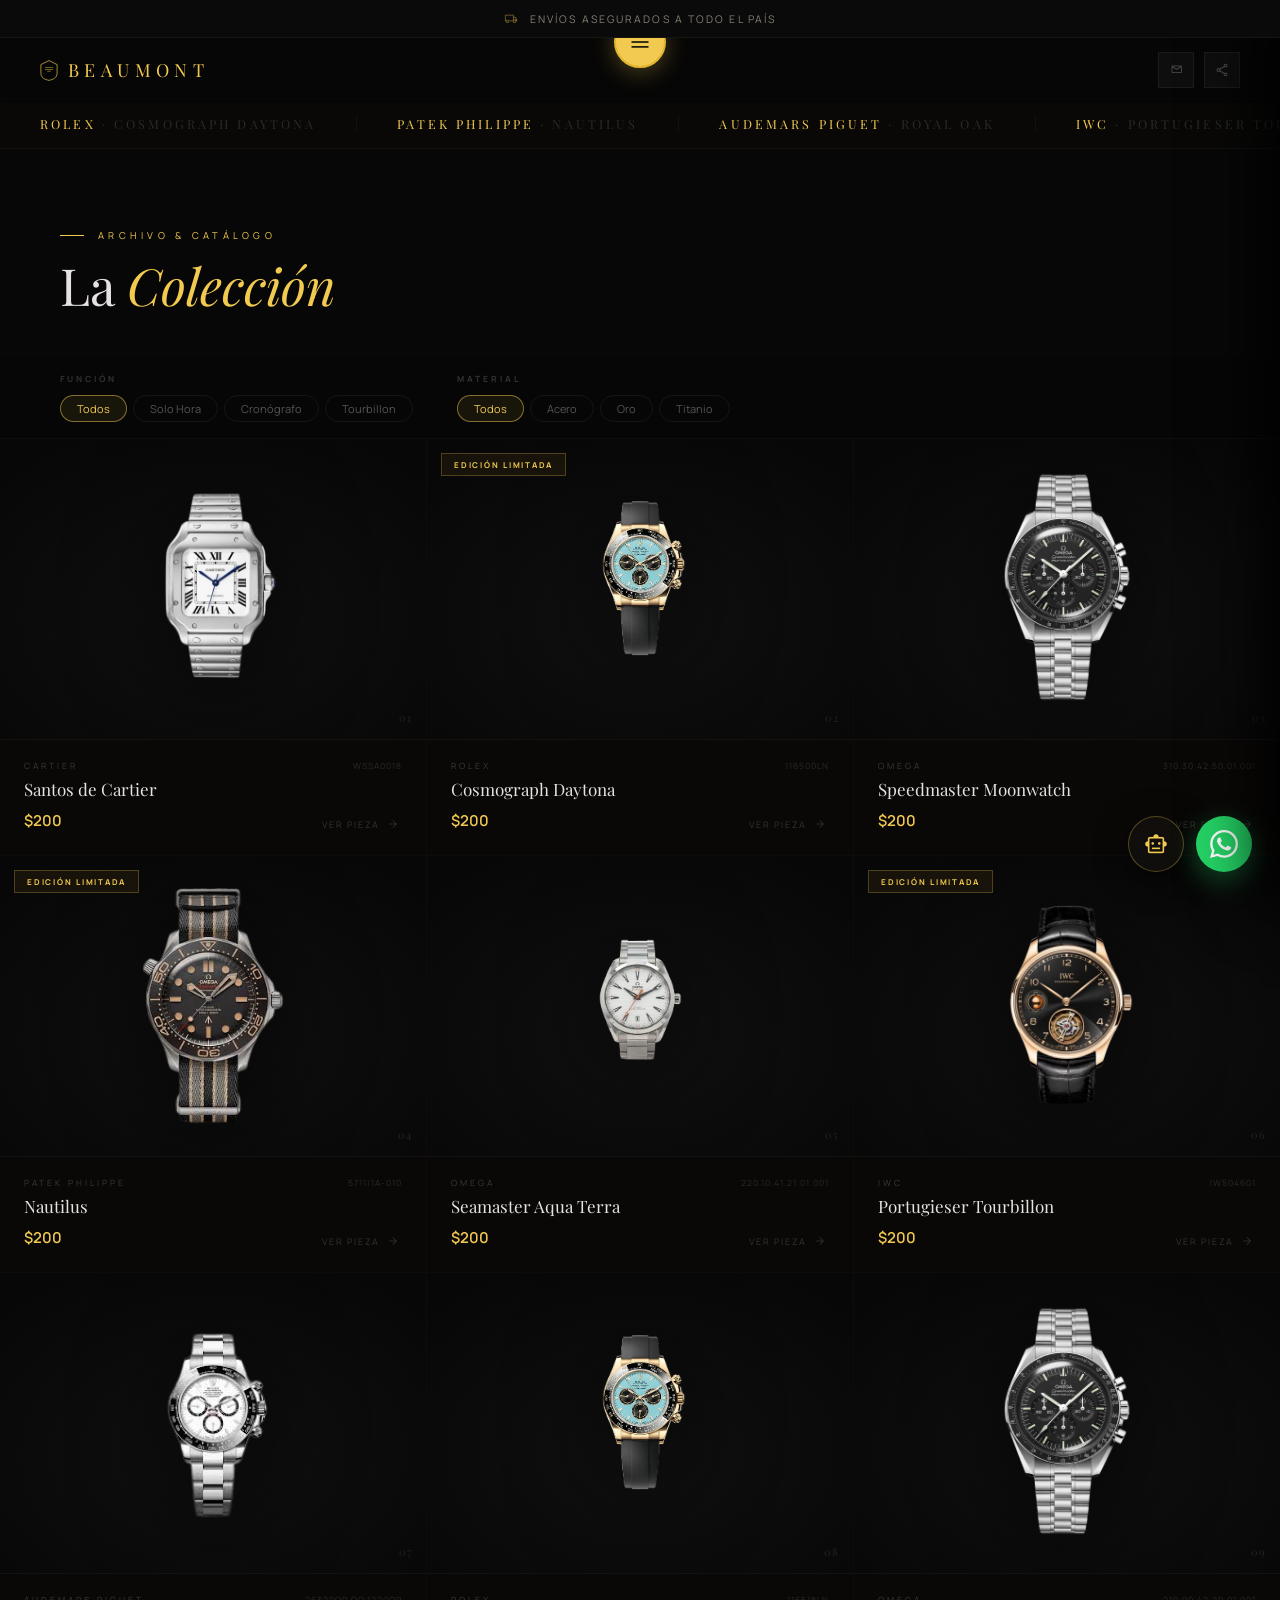
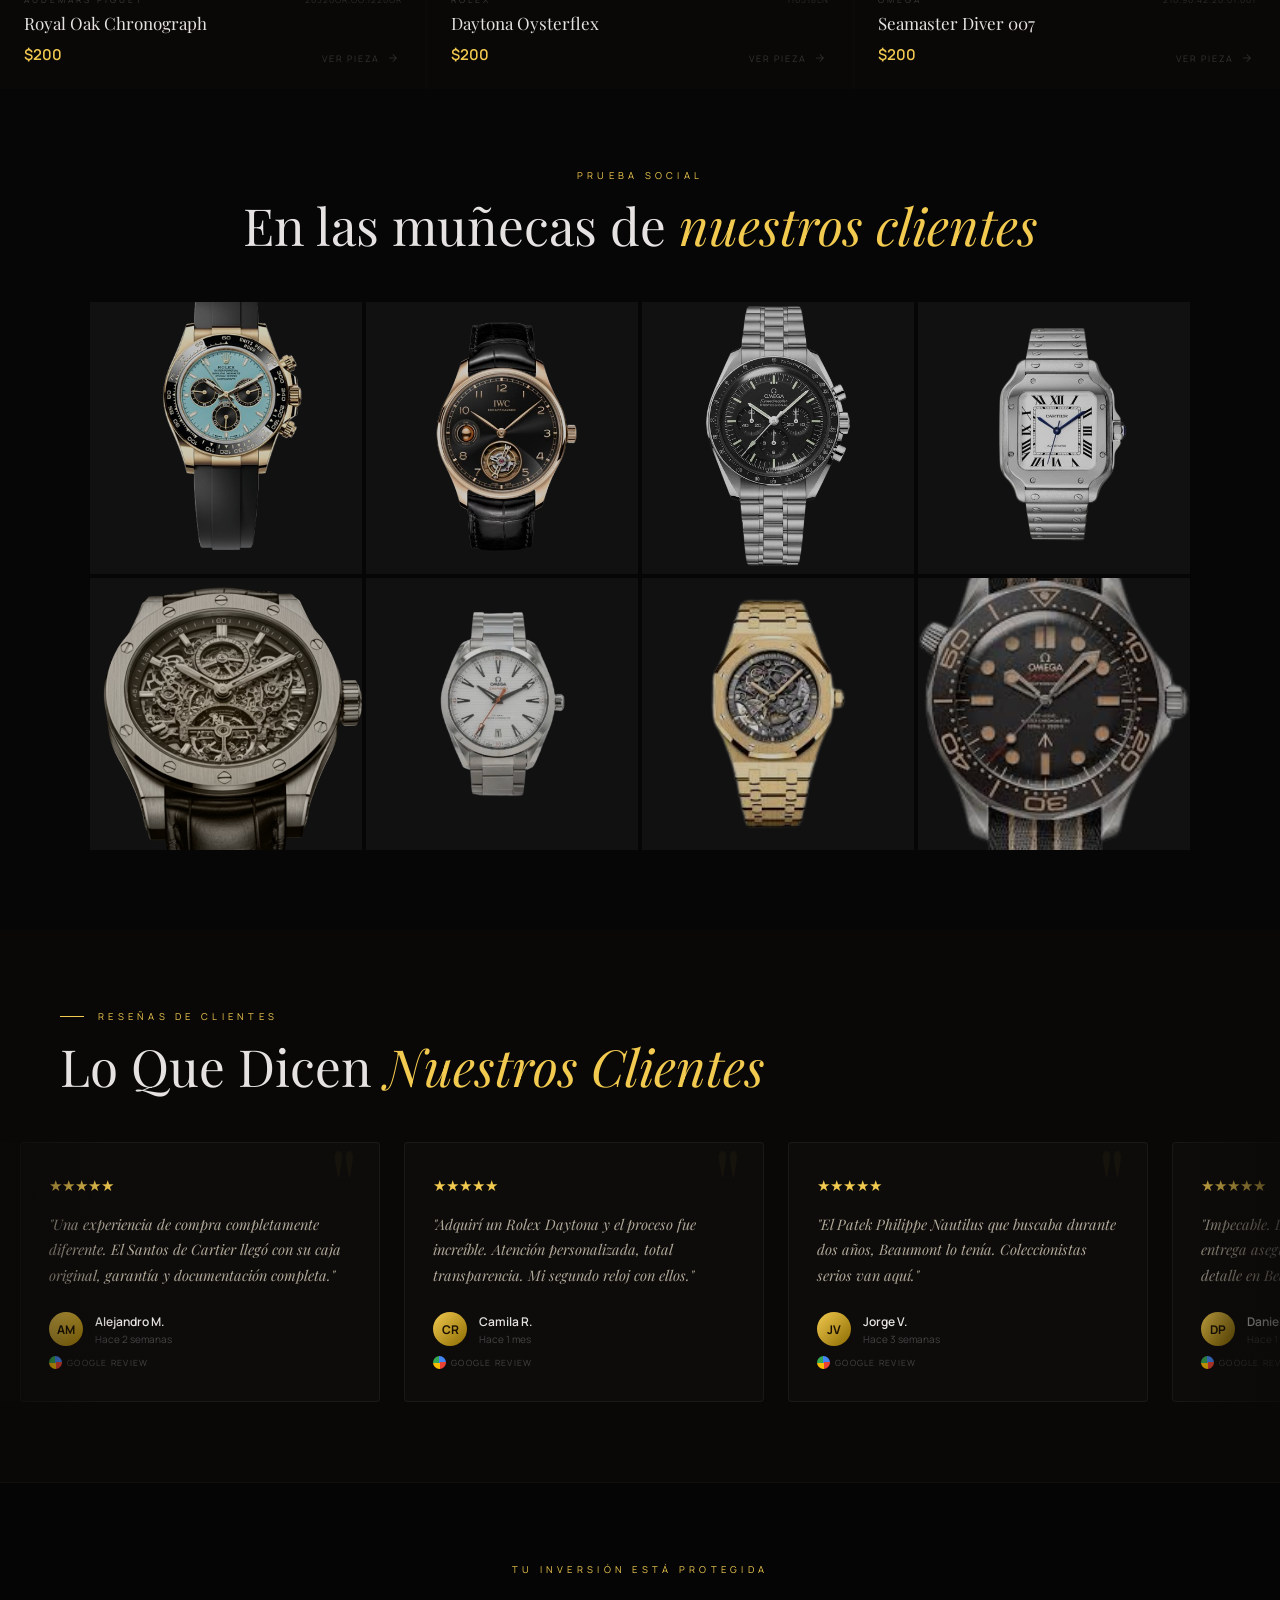
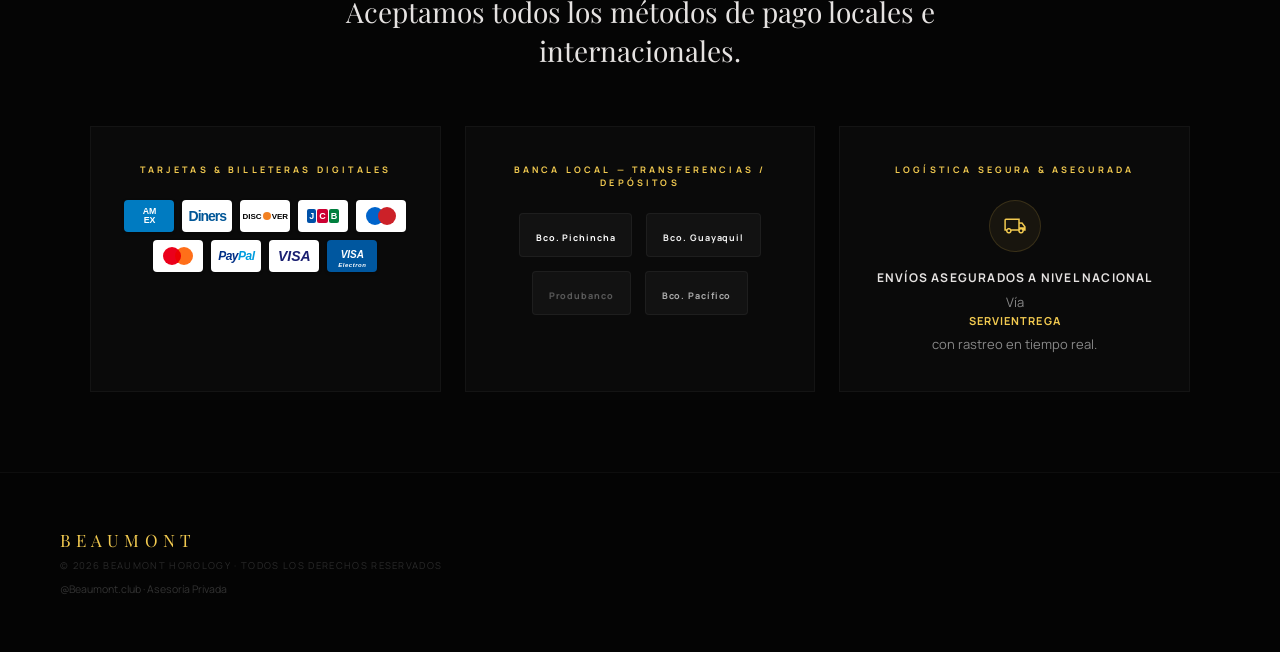
==== coleccion.html @ 48ddc7cb "Reposicionamiento del menú al centro superior" ====
<!DOCTYPE html>
<html lang="es">
<head>
<meta charset="utf-8"/>
<meta name="viewport" content="width=device-width, initial-scale=1.0"/>
<title>Colección — BEAUMONT Alta Relojería</title>
<meta name="description" content="Explora la colección curada de Beaumont. Rolex, Patek Philippe, Audemars Piguet, Omega, IWC y Cartier. 100% autenticidad garantizada desde Ecuador."/>

<link rel="icon" type="image/svg+xml" href="data:image/svg+xml,%3Csvg width='40' height='46' viewBox='0 0 40 46' fill='none' xmlns='http://www.w3.org/2000/svg'%3E%3Cpath d='M20 2L38 11V30C38 40 30 44 20 46C10 44 2 40 2 30V11L20 2Z' stroke='%23f2ca50' stroke-width='3' fill='none'/%3E%3Crect x='11' y='17' width='18' height='2' fill='%23f2ca50'/%3E%3Crect x='11' y='21' width='18' height='2' fill='%23f2ca50'/%3E%3Crect x='16' y='25' width='8' height='2' fill='%23f2ca50'/%3E%3C/svg%3E"/>

<link rel="preconnect" href="https://fonts.googleapis.com"/>
<link rel="preconnect" href="https://fonts.gstatic.com" crossorigin/>
<link href="https://fonts.googleapis.com/css2?family=Playfair+Display:ital,wght@0,400..900;1,400..900&family=Manrope:wght@200..800&display=swap" rel="stylesheet"/>
<link href="https://fonts.googleapis.com/css2?family=Material+Symbols+Outlined:wght,FILL@100..700,0..1&display=swap" rel="stylesheet"/>
<script src="https://cdn.jsdelivr.net/npm/gsap@3.12.5/dist/gsap.min.js"></script>
<script src="https://cdn.jsdelivr.net/npm/gsap@3.12.5/dist/ScrollTrigger.min.js"></script>

<style>
*, *::before, *::after { box-sizing: border-box; margin: 0; padding: 0; }
:root {
  --gold: #f2ca50;
  --gold-dim: #c5a12a;
  --gold-soft: rgba(242,202,80,0.12);
  --silver: #c6c6c6;
  --surface: #070707;
  --surface-low: rgba(10, 9, 8, 0.72);
  --surface-mid: rgba(18, 16, 14, 0.68);
  --surface-high: rgba(26, 24, 20, 0.80);
  --glass-bg: rgba(12, 10, 8, 0.55);
  --glass-border: rgba(242,202,80,0.07);
  --text: #e5e2e1;
  --text-muted: #6a6460;
  --outline: rgba(255,255,255,0.06);
  --font-serif: 'Playfair Display', Georgia, serif;
  --font-sans: 'Manrope', sans-serif;
}
html { scroll-behavior: smooth; }
body {
  background: var(--surface);
  color: var(--text);
  font-family: var(--font-sans);
  -webkit-font-smoothing: antialiased;
  overflow-x: hidden;
}
.mso {
  font-family: 'Material Symbols Outlined';
  font-variation-settings: 'FILL' 0, 'wght' 300;
  display: inline-block; line-height: 1; user-select: none;
}

/* ================================================================
   ANNOUNCEMENT BAR
================================================================ */
#announcement-bar {
  position: fixed; top: 0; left: 0; width: 100%; height: 38px;
  background: #0a0a0a;
  border-bottom: 1px solid rgba(242,202,80,0.06);
  z-index: 1000;
  display: flex; align-items: center; justify-content: center;
  overflow: hidden;
}
.announce-track { position: relative; width: 100%; height: 100%; display: flex; align-items: center; justify-content: center; }
.announce-msg {
  position: absolute; inset: 0;
  display: flex; align-items: center; justify-content: center; gap: 10px;
  font-size: 10.5px; letter-spacing: 0.2em; text-transform: uppercase;
  color: rgba(200,190,170,0.65);
  opacity: 0; transform: translateY(12px);
  transition: opacity 0.6s ease, transform 0.6s ease;
}
.announce-msg.active { opacity: 1; transform: translateY(0); }
.announce-msg .mso { font-size: 14px; color: var(--gold); opacity: 0.5; }

/* ================================================================
   TOP NAV
================================================================ */
#top-nav {
  position: fixed; top: 38px; left: 0; right: 0; z-index: 50;
  display: flex; justify-content: space-between; align-items: center;
  padding: 14px 40px;
  background: rgba(7,7,7,0.65);
  backdrop-filter: blur(32px);
  transition: background 0.4s;
  border-bottom: 1px solid transparent;
}
#top-nav.scrolled {
  background: rgba(7,7,7,0.97);
  border-bottom-color: rgba(242,202,80,0.07);
}
.brand-name {
  font-family: var(--font-serif);
  font-size: 18px; letter-spacing: 0.3em;
  color: var(--gold); text-transform: uppercase;
  display: flex; align-items: center; gap: 10px;
  text-decoration: none;
}
.nav-icons { display: flex; gap: 10px; align-items: center; }
.nav-icon-btn {
  width: 36px; height: 36px;
  background: rgba(255,255,255,0.03); border: 1px solid var(--outline);
  cursor: pointer; color: #555;
  transition: all 0.3s; display: flex; align-items: center; justify-content: center;
  text-decoration: none;
}
.nav-icon-btn:hover { border-color: rgba(242,202,80,0.4); color: var(--gold); }

/* ================================================================
   SECTION SHARED
================================================================ */
.section-header { padding: 80px 60px 44px; }
.section-eyebrow {
  font-size: 9.5px; letter-spacing: 0.45em; text-transform: uppercase;
  color: var(--gold); display: flex; align-items: center; gap: 14px; margin-bottom: 16px;
}
.section-eyebrow::before { content: ''; width: 24px; height: 1px; background: var(--gold); display: block; }
.section-h2 {
  font-family: var(--font-serif);
  font-size: clamp(32px, 4vw, 56px); font-weight: 400;
  line-height: 1.08; color: var(--text); margin: 0;
}
.section-h2 em { font-style: italic; color: var(--gold); }
.s-reveal { opacity: 0; transform: translateY(28px); transition: opacity 0.9s ease, transform 0.9s ease; }
.s-reveal.visible { opacity: 1; transform: none; }

/* ================================================================
   MARQUEE
================================================================ */
.marquee-wrap {
  overflow: hidden;
  border-top: 1px solid rgba(255,255,255,0.04);
  border-bottom: 1px solid rgba(255,255,255,0.04);
  padding: 16px 0; background: var(--surface-low);
  margin-top: calc(38px + 60px);
}
.marquee-inner { display: flex; gap: 0; animation: marquee 35s linear infinite; white-space: nowrap; }
.marquee-item {
  font-family: var(--font-serif); font-size: 12.5px;
  color: #2a2a2a; letter-spacing: 0.25em; text-transform: uppercase;
  padding: 0 40px; border-right: 1px solid rgba(255,255,255,0.04); flex-shrink: 0;
}
.marquee-item span { color: var(--gold); }
@keyframes marquee { 0% { transform: translateX(0); } 100% { transform: translateX(-50%); } }

/* ================================================================
   FILTER BAR
================================================================ */
#filter-bar {
  position: sticky; top: 96px; z-index: 30;
  background: rgba(7,7,7,0.97); backdrop-filter: blur(20px);
  padding: 16px 60px;
  border-bottom: 1px solid rgba(255,255,255,0.035);
  display: flex; gap: 44px; flex-wrap: wrap; align-items: center;
}
.filter-group label {
  display: block; font-size: 8.5px; letter-spacing: 0.35em; text-transform: uppercase;
  color: #333; margin-bottom: 10px; font-weight: 700;
}
.filter-pills { display: flex; gap: 6px; }
.filter-pill {
  padding: 5px 16px; border: 1px solid rgba(255,255,255,0.06);
  background: none; color: #555; font-family: var(--font-sans);
  font-size: 11px; cursor: pointer; border-radius: 999px; transition: all 0.25s;
}
.filter-pill:hover { border-color: rgba(242,202,80,0.3); color: #ccc; }
.filter-pill.active { border-color: rgba(242,202,80,0.5); background: rgba(242,202,80,0.08); color: var(--gold); }

/* ================================================================
   WATCH GRID
================================================================ */
#watch-grid {
  display: grid; grid-template-columns: repeat(3, 1fr);
  gap: 1px; background: var(--surface-mid);
}
.watch-card {
  background: var(--surface-low);
  cursor: pointer; position: relative; overflow: hidden;
  display: flex; flex-direction: column;
  transition: background 0.4s;
  opacity: 0; transform: translateY(24px);
}
.watch-card.visible { opacity: 1; transform: none; }
.watch-card-stage {
  height: 300px; overflow: hidden; position: relative;
  background: radial-gradient(ellipse 70% 70% at 50% 60%, #111 0%, #070707 100%);
  display: flex; align-items: center; justify-content: center; padding: 32px;
}
.watch-card-stage::before {
  content: ''; position: absolute; inset: 0;
  background: radial-gradient(ellipse 60% 60% at 50% 55%, rgba(180,130,40,0.12) 0%, transparent 70%);
  opacity: 0; transition: opacity 0.6s;
}
.watch-card:hover .watch-card-stage::before { opacity: 1; }
.watch-card-img {
  width: 100%; height: 100%; object-fit: contain;
  transition: transform 0.9s cubic-bezier(0.25,0.46,0.45,0.94), filter 0.5s;
  filter: drop-shadow(0 16px 48px rgba(0,0,0,0.75));
  position: relative; z-index: 1;
}
.watch-card:hover .watch-card-img {
  transform: scale(1.07) translateY(-6px);
  filter: drop-shadow(0 24px 70px rgba(180,130,40,0.30)) drop-shadow(0 4px 20px rgba(0,0,0,0.90));
}
.watch-card-tag {
  position: absolute; top: 14px; left: 14px; z-index: 3;
  font-size: 8px; letter-spacing: 0.22em; text-transform: uppercase; font-weight: 700;
  padding: 5px 12px;
}
.tag-limited { background: rgba(180,130,40,0.1); color: var(--gold); border: 1px solid rgba(242,202,80,0.25); backdrop-filter: blur(8px); }
.tag-sold { background: rgba(255,255,255,0.04); color: #666; }
.watch-card-num {
  position: absolute; bottom: 14px; right: 14px; z-index: 3;
  font-family: var(--font-serif); font-size: 11px; color: #222; letter-spacing: 0.1em;
}
.watch-card-info {
  padding: 20px 24px 24px;
  border-top: 1px solid rgba(255,255,255,0.04);
  background: var(--surface-low); position: relative;
}
.watch-card-meta { display: flex; justify-content: space-between; align-items: center; margin-bottom: 6px; }
.watch-card-brand { font-size: 8.5px; letter-spacing: 0.35em; text-transform: uppercase; color: #3a3a3a; }
.watch-card-ref { font-size: 8.5px; color: #2a2a2a; letter-spacing: 0.12em; }
.watch-card-name { font-family: var(--font-serif); font-size: 17px; color: var(--text); margin-bottom: 10px; }
.watch-card-row { display: flex; justify-content: space-between; align-items: flex-end; }
.watch-card-price { font-size: 15px; color: var(--gold); font-weight: 600; }
.watch-card-cta {
  display: flex; align-items: center; gap: 6px;
  font-size: 9px; letter-spacing: 0.2em; text-transform: uppercase;
  color: #333; transition: color 0.3s;
}
.watch-card:hover .watch-card-cta { color: var(--gold); }
.watch-card-line {
  position: absolute; bottom: 0; left: 0; right: 0;
  height: 1px; background: var(--gold);
  transform: scaleX(0); transform-origin: left;
  transition: transform 0.5s cubic-bezier(0.77,0,0.175,1);
}
.watch-card:hover .watch-card-line { transform: scaleX(1); }

/* ================================================================
   WRIST-SHOTS — Social Proof
================================================================ */
#wrist-shots { padding: 80px 20px; background: #060606; }
.wrist-shots-header { text-align: center; margin-bottom: 48px; }
.wrist-shots-header .section-eyebrow { justify-content: center; }
.wrist-shots-header .section-eyebrow::before { display: none; }
.wrist-shots-header .section-h2 { text-align: center; }
.wrist-grid { display: grid; grid-template-columns: repeat(4, 1fr); gap: 4px; max-width: 1100px; margin: 0 auto; }
.wrist-cell { position: relative; overflow: hidden; aspect-ratio: 1/1; background: #111; cursor: pointer; }
.wrist-cell img { width: 100%; height: 100%; object-fit: cover; transition: transform 0.8s ease, filter 0.4s; filter: brightness(0.8) saturate(0.9); }
.wrist-cell:hover img { transform: scale(1.06); filter: brightness(1) saturate(1.1); }
.wrist-cell-overlay { position: absolute; inset: 0; background: rgba(0,0,0,0.5); display: flex; align-items: center; justify-content: center; opacity: 0; transition: opacity 0.4s; }
.wrist-cell:hover .wrist-cell-overlay { opacity: 1; }
.wrist-cell-icon { font-size: 28px; color: #fff; }

/* ================================================================
   REVIEWS (SCROLLING MARQUEE)
================================================================ */
#reviews { padding: 80px 0; background: var(--surface-low); overflow: hidden; }
.reviews-title-wrap { padding: 0 60px; margin-bottom: 48px; }
.reviews-marquee-container {
  width: 100%; overflow: hidden; position: relative;
}
.reviews-marquee-container::before, .reviews-marquee-container::after {
  content: ""; position: absolute; top: 0; bottom: 0; width: 120px; z-index: 5; pointer-events: none;
}
.reviews-marquee-container::before { left: 0; background: linear-gradient(to right, var(--surface-low), transparent); }
.reviews-marquee-container::after { right: 0; background: linear-gradient(to left, var(--surface-low), transparent); }

.reviews-marquee {
  display: flex; gap: 24px; width: max-content;
  animation: scrollReviews 35s linear infinite;
  padding: 0 20px;
}
.reviews-marquee:hover { animation-play-state: paused; }
@keyframes scrollReviews {
  0% { transform: translateX(0); }
  100% { transform: translateX(calc(-50% - 12px)); }
}
.review-card {
  width: 360px; flex-shrink: 0;
  background: var(--surface-mid); border: 1px solid rgba(255,255,255,0.05); padding: 32px 28px;
  transition: border-color 0.3s; position: relative; overflow: hidden; border-radius: 4px;
}
.review-card::before { content: '"'; position: absolute; top: -10px; right: 20px; font-family: var(--font-serif); font-size: 100px; color: rgba(242,202,80,0.04); line-height: 1; pointer-events: none; }
.review-card:hover { border-color: rgba(242,202,80,0.2); }
.review-stars { display: flex; gap: 3px; margin-bottom: 16px; color: var(--gold); font-size: 15px; }
.review-text { font-family: var(--font-serif); font-size: 14.5px; line-height: 1.75; color: #b0a898; margin-bottom: 24px; font-style: italic; }
.review-author { display: flex; align-items: center; gap: 12px; }
.review-avatar { width: 34px; height: 34px; border-radius: 50%; background: linear-gradient(135deg, var(--gold), #8b6a00); display: flex; align-items: center; justify-content: center; font-size: 12px; font-weight: 700; color: #1a1000; flex-shrink: 0; }
.review-name { font-size: 12px; font-weight: 600; color: var(--text); }
.review-date { font-size: 10px; color: #444; margin-top: 2px; }
.review-google { display: flex; align-items: center; gap: 5px; margin-top: 10px; }
.google-icon { width: 13px; height: 13px; border-radius: 50%; flex-shrink: 0; background: conic-gradient(#4285f4 0% 25%, #ea4335 25% 50%, #fbbc04 50% 75%, #34a853 75% 100%); }
.review-source { font-size: 8.5px; letter-spacing: 0.15em; text-transform: uppercase; color: #444; }

/* ================================================================
   TRUST BADGES & PAYMENT
================================================================ */
#trust-section { padding: 80px 40px; background: #050505; border-top: 1px solid rgba(255,255,255,0.04); }
.trust-header { text-align: center; margin-bottom: 56px; }
.trust-header .section-eyebrow { justify-content: center; }
.trust-header .section-eyebrow::before { display: none; }
.trust-subtitle { font-family: var(--font-serif); font-size: clamp(18px, 2.5vw, 28px); color: var(--text); font-weight: 400; line-height: 1.4; max-width: 700px; margin: 16px auto 0; text-align: center; }
.trust-grid { display: grid; grid-template-columns: repeat(3, 1fr); gap: 24px; max-width: 1100px; margin: 0 auto; }
.trust-block { padding: 36px 28px; background: rgba(255,255,255,0.02); border: 1px solid rgba(255,255,255,0.04); text-align: center; transition: border-color 0.4s, transform 0.4s; }
.trust-block:hover { border-color: rgba(242,202,80,0.15); transform: translateY(-3px); }
.trust-block-title { font-size: 9px; letter-spacing: 0.35em; text-transform: uppercase; color: var(--gold); margin-bottom: 24px; font-weight: 700; }
/* PURE CSS PAYMENT CARDS */
.payment-logos { display: flex; flex-wrap: wrap; gap: 8px; justify-content: center; align-items: center; }
.pay-card { 
  width: 50px; height: 32px; border-radius: 4px; box-shadow: 0 1px 3px rgba(0,0,0,0.3);
  display: flex; align-items: center; justify-content: center; position: relative; overflow: hidden;
  background: #fff; font-family: 'Arial', sans-serif; cursor: pointer; transition: transform 0.2s;
}
.pay-card:hover { transform: translateY(-2px); }

/* AMEX */
.pay-card.amex { background: #007bc1; color: #fff; font-weight: 800; font-size: 11px; line-height: 1; text-align: center; }
.pay-card.amex span { transform: scale(0.8); display: block; }

/* DINERS */
.pay-card.diners { color: #005697; font-weight: 800; font-size: 14px; letter-spacing: -1px; }

/* DISCOVER */
.pay-card.discover { color: #000; font-weight: 800; font-size: 8px; letter-spacing: 0; }
.discover-o { display: inline-block; width: 8px; height: 8px; background: #f28122; border-radius: 50%; vertical-align: middle; margin: 0 1px; }

/* JCB */
.pay-card.jcb { display: flex; gap: 1px; }
.jcb-box { font-weight: 800; font-size: 9px; color: #fff; padding: 2px; border-radius: 2px; }

/* MAESTRO / MASTERCARD */
.mc-circles { position: relative; width: 30px; height: 20px; display: flex; align-items: center; justify-content: center; }
.mc-c1, .mc-c2 { width: 18px; height: 18px; border-radius: 50%; position: absolute; }
.mc-c1 { background: #eb001b; left: 0; z-index: 1; }
.mc-c2 { background: #f79e1b; right: 0; z-index: 2; }
.mastercard .mc-c2 { background: #ff5f00; mix-blend-mode: multiply; opacity: 0.9; }

/* PAYPAL */
.pay-card.paypal { color: #003087; font-weight: 800; font-style: italic; font-size: 12px; letter-spacing: -0.5px; }
.pay-card.paypal span:last-child { color: #009cde; }

/* VISA */
.pay-card.visa { color: #1a1f71; font-weight: 900; font-style: italic; font-size: 14px; position: relative; }
.visa-flick { position: absolute; top: 12px; left: 0; width: 8px; height: 3px; background: #f7b600; border-radius: 2px; transform: rotate(-15deg); }

/* VISA ELECTRON */
.pay-card.electron { background: #00579f; flex-direction: column; justify-content: top; padding-top: 4px; }
.electron .visa-text { color: #fff; font-weight: 900; font-style: italic; font-size: 10px; }
.electron .elec-text { color: #fff; font-weight: 700; font-size: 6px; font-style: italic; letter-spacing: 0.5px; margin-top: 2px; }
.bank-logos { display: flex; flex-wrap: wrap; gap: 14px; justify-content: center; align-items: center; }
.bank-logo { padding: 10px 16px; background: rgba(255,255,255,0.03); border: 1px solid rgba(255,255,255,0.05); filter: grayscale(100%) brightness(180%); transition: all 0.3s ease; cursor: pointer; border-radius: 4px; }
.bank-logo:hover { filter: grayscale(0%) brightness(100%); border-color: rgba(242,202,80,0.2); background: rgba(255,255,255,0.06); }
.bank-logo-text { font-size: 9px; font-weight: 700; letter-spacing: 0.1em; color: #bbb; white-space: nowrap; }
.logistics-info { display: flex; flex-direction: column; align-items: center; gap: 16px; }
.logistics-icon { width: 52px; height: 52px; border-radius: 50%; background: rgba(242,202,80,0.06); border: 1px solid rgba(242,202,80,0.15); display: flex; align-items: center; justify-content: center; }
.logistics-icon .mso { font-size: 24px; color: var(--gold); }
.logistics-text { font-size: 13px; color: #888; text-align: center; line-height: 1.6; }
.logistics-text strong { color: var(--text); display: block; margin-bottom: 4px; font-size: 12px; letter-spacing: 0.1em; text-transform: uppercase; }

/* ================================================================
   FOOTER
================================================================ */
footer {
  padding: 56px 60px; background: #040404;
  border-top: 1px solid rgba(255,255,255,0.04);
  display: flex; flex-wrap: wrap; justify-content: space-between; align-items: flex-start; gap: 40px;
}
.footer-brand { font-family: var(--font-serif); font-size: 17px; letter-spacing: 0.3em; color: var(--gold); text-transform: uppercase; margin-bottom: 8px; }
.footer-copy { font-size: 9.5px; letter-spacing: 0.14em; text-transform: uppercase; color: #2a2a2a; }
.footer-nav { display: flex; gap: 28px; flex-wrap: wrap; }
.footer-link { font-size: 10.5px; letter-spacing: 0.22em; text-transform: uppercase; color: #3a3a3a; text-decoration: none; transition: color 0.3s; }
.footer-link:hover { color: var(--gold); }

/* ================================================================
   PRODUCT DETAIL OVERLAY
================================================================ */
#product-detail { transform: translateX(100%); transition: transform 0.55s cubic-bezier(0.77,0,0.175,1); display: flex !important; position: fixed; inset: 0; z-index: 90; background: #060606; overflow-y: auto; overflow-x: hidden; flex-direction: column; }
#product-detail.open { transform: translateX(0); }
#pd-topbar { display: flex; justify-content: space-between; align-items: center; padding: 16px 44px; background: rgba(6,6,6,0.9); backdrop-filter: blur(24px); border-bottom: 1px solid rgba(255,255,255,0.04); flex-shrink: 0; position: relative; z-index: 5; }
.pd-back { display: flex; align-items: center; gap: 8px; background: none; border: none; cursor: pointer; color: #555; font-family: var(--font-sans); font-size: 10px; letter-spacing: 0.18em; text-transform: uppercase; transition: color 0.3s; }
.pd-back:hover { color: var(--gold); }
.pd-topbar-brand { font-family: var(--font-serif); font-size: 16px; letter-spacing: 0.28em; color: var(--gold); text-transform: uppercase; display: flex; align-items: center; gap: 10px; }
.pd-topbar-actions { display: flex; gap: 10px; align-items: center; }
.pd-action { width: 36px; height: 36px; border: 1px solid rgba(255,255,255,0.07); background: none; cursor: pointer; color: #444; display: flex; align-items: center; justify-content: center; transition: all 0.3s; }
.pd-action:hover { border-color: rgba(242,202,80,0.4); color: var(--gold); }
#pd-body { flex: 1; display: grid; grid-template-columns: 1fr 480px; overflow: hidden; position: relative; }
#pd-visual { position: relative; display: flex; align-items: center; justify-content: center; overflow: hidden; background: #060606; }
.pd-visual-bg { position: absolute; inset: 0; background: radial-gradient(ellipse 70% 70% at 55% 48%, rgba(160,110,30,0.18) 0%, transparent 65%), radial-gradient(ellipse 40% 40% at 20% 80%, rgba(242,202,80,0.05) 0%, transparent 55%), #060606; }
#pd-tech-tags { position: absolute; right: 32px; top: 50%; transform: translateY(-50%); display: flex; flex-direction: column; gap: 12px; }
.pd-tech-tag { font-size: 8.5px; letter-spacing: 0.22em; text-transform: uppercase; color: #2a2a2a; padding: 8px 14px; background: rgba(255,255,255,0.02); border: 1px solid rgba(255,255,255,0.04); }
#pd-watch-img { max-height: 80%; max-width: 75%; object-fit: contain; filter: drop-shadow(0 30px 80px rgba(0,0,0,0.85)) drop-shadow(0 0 60px rgba(180,130,40,0.18)); position: relative; z-index: 2; animation: float 7s ease-in-out infinite; }
@keyframes float { 0%, 100% { transform: translateY(0px) rotate(-1deg); } 50% { transform: translateY(-18px) rotate(1deg); } }
#pd-scrubber { position: absolute; bottom: 40px; left: 60px; right: 60px; display: flex; align-items: center; gap: 16px; color: #222; font-size: 9px; letter-spacing: 0.25em; text-transform: uppercase; }
#pd-scrubber-line { flex: 1; height: 1px; background: #1a1a1a; position: relative; }
#pd-scrubber-dot { position: absolute; top: 50%; left: 20%; transform: translate(-50%, -50%); width: 5px; height: 5px; border-radius: 50%; background: var(--gold); box-shadow: 0 0 8px rgba(242,202,80,0.5); }
#pd-info { display: flex; flex-direction: column; padding: 0; border-left: 1px solid rgba(255,255,255,0.04); background: #060606; position: relative; z-index: 3; }
#pd-info-content { flex: 1; padding: 44px 48px; overflow-y: auto; }
.pd-status { display: inline-flex; align-items: center; gap: 6px; font-size: 8.5px; letter-spacing: 0.3em; text-transform: uppercase; font-weight: 700; padding: 5px 14px; margin-bottom: 28px; }
.pd-status::before { content: ''; width: 5px; height: 5px; border-radius: 50%; display: block; }
.pd-status.available { background: rgba(80,160,80,0.08); color: #6dab6d; border: 1px solid rgba(80,160,80,0.2); }
.pd-status.available::before { background: #6dab6d; }
.pd-status.limited { background: rgba(242,202,80,0.08); color: var(--gold); border: 1px solid rgba(242,202,80,0.2); }
.pd-status.limited::before { background: var(--gold); }
.pd-ref { font-size: 9px; letter-spacing: 0.32em; text-transform: uppercase; color: #333; margin-bottom: 6px; }
.pd-brand-label { font-size: 10.5px; letter-spacing: 0.32em; text-transform: uppercase; color: #666; margin-bottom: 6px; }
.pd-name { font-family: var(--font-serif); font-size: clamp(28px, 2.8vw, 44px); font-weight: 400; line-height: 1.08; color: var(--text); margin: 0 0 18px; }
.pd-price { font-family: var(--font-serif); font-size: 30px; color: var(--gold); margin-bottom: 24px; }
.pd-divider { height: 1px; background: rgba(255,255,255,0.04); margin: 20px 0; }
.pd-desc { font-size: 13px; line-height: 1.85; color: #5a5550; margin-bottom: 28px; }
.pd-specs { display: grid; grid-template-columns: 1fr 1fr; gap: 0; margin-bottom: 32px; border: 1px solid rgba(255,255,255,0.04); }
.pd-spec { padding: 14px 16px; border-right: 1px solid rgba(255,255,255,0.04); border-bottom: 1px solid rgba(255,255,255,0.04); }
.pd-spec:nth-child(even) { border-right: none; }
.pd-spec:nth-last-child(-n+2) { border-bottom: none; }
.pd-spec-label { font-size: 8px; letter-spacing: 0.24em; text-transform: uppercase; color: #2d2d2d; margin-bottom: 4px; }
.pd-spec-val { font-size: 12px; color: #c0b8af; font-weight: 500; }
#pd-cta-footer { display: flex; align-items: stretch; flex-shrink: 0; border-top: 1px solid rgba(242,202,80,0.12); background: rgba(6,6,6,0.98); backdrop-filter: blur(24px); z-index: 10; position: sticky; bottom: 0; }
.pd-cta-whatsapp { flex: 1; display: flex; align-items: center; gap: 16px; padding: 18px 32px; background: linear-gradient(135deg, #1a4a25 0%, #25662f 60%, #1e5228 100%); color: #fff; text-decoration: none; border: none; cursor: pointer; transition: filter 0.3s; }
.pd-cta-whatsapp:hover { filter: brightness(1.15); }
.pd-cta-wa-text { display: flex; flex-direction: column; }
.pd-cta-wa-top { font-size: 13px; font-weight: 700; letter-spacing: 0.08em; text-transform: uppercase; }
.pd-cta-wa-sub { font-size: 10.5px; color: rgba(255,255,255,0.65); margin-top: 2px; }
.pd-cta-wish { width: 72px; flex-shrink: 0; background: rgba(18,18,18,0.95); border: none; border-left: 1px solid rgba(255,255,255,0.06); cursor: pointer; color: #444; font-size: 22px; transition: color 0.3s; display: flex; align-items: center; justify-content: center; }
.pd-cta-wish:hover { color: #f2ca50; }
#pd-others { flex-shrink: 0; border-top: 1px solid rgba(255,255,255,0.04); padding: 24px 44px; background: #060606; display: flex; align-items: center; gap: 32px; overflow-x: auto; }
.pd-others-label { font-size: 8.5px; letter-spacing: 0.35em; text-transform: uppercase; color: #222; white-space: nowrap; flex-shrink: 0; }
.pd-others-track { display: flex; gap: 10px; }
.pd-other-card { display: flex; flex-direction: column; align-items: center; gap: 8px; padding: 14px; background: var(--surface-mid); cursor: pointer; width: 120px; flex-shrink: 0; border: 1px solid transparent; transition: border-color 0.3s; }
.pd-other-card:hover { border-color: rgba(242,202,80,0.2); }
.pd-other-card img { width: 64px; height: 64px; object-fit: contain; opacity: 0.5; filter: drop-shadow(0 4px 12px rgba(0,0,0,0.7)); transition: opacity 0.3s; }
.pd-other-card:hover img { opacity: 0.9; }
.pd-other-name { font-size: 9.5px; color: #444; text-align: center; line-height: 1.4; }
.pd-other-price { font-size: 10.5px; color: var(--gold); }

/* ================================================================
   MODAL
================================================================ */
#modal-overlay { display: none; position: fixed; inset: 0; z-index: 200; background: rgba(0,0,0,0.85); backdrop-filter: blur(16px); align-items: center; justify-content: center; }
#modal-overlay.open { display: flex; }
.modal-box { background: rgba(14,12,8,0.92); backdrop-filter: blur(40px); border: 1px solid rgba(242,202,80,0.10); width: 100%; max-width: 440px; padding: 48px; position: relative; }
.modal-close { position: absolute; top: 16px; right: 16px; background: none; border: none; color: #444; cursor: pointer; transition: color 0.3s; }
.modal-close:hover { color: var(--gold); }
.modal-eyebrow { font-size: 9px; letter-spacing: 0.4em; text-transform: uppercase; color: var(--gold); margin-bottom: 6px; }
.modal-title { font-family: var(--font-serif); font-size: 22px; color: var(--text); margin: 0 0 4px; }
.modal-sub { font-size: 12px; color: #555; margin-bottom: 32px; line-height: 1.6; }
.modal-input { display: block; width: 100%; background: transparent; border: none; border-bottom: 1px solid #1a1a1a; color: var(--text); font-family: var(--font-sans); font-size: 13px; padding: 11px 0; outline: none; margin-bottom: 20px; transition: border-color 0.3s; }
.modal-input::placeholder { color: #2a2a2a; }
.modal-input:focus { border-bottom-color: var(--gold); }
.modal-textarea { height: 72px; resize: none; }
.modal-submit { width: 100%; padding: 16px; background: linear-gradient(135deg, #f2ca50, #c5a12a); color: #1a1000; font-family: var(--font-sans); font-size: 9.5px; font-weight: 700; letter-spacing: 0.28em; text-transform: uppercase; border: none; cursor: pointer; transition: opacity 0.3s; }
.modal-submit:hover { opacity: 0.88; }

/* ================================================================
   WHATSAPP FAB
================================================================ */
.wa-fab { position: fixed; bottom: 28px; right: 28px; z-index: 999; width: 56px; height: 56px; background: #25D366; border-radius: 50%; display: flex; align-items: center; justify-content: center; color: #fff; box-shadow: 0 8px 28px rgba(37,211,102,0.35); transition: transform 0.3s; text-decoration: none; }
.wa-fab:hover { transform: scale(1.1) translateY(-4px); }
.wa-fab svg { width: 28px; height: 28px; }

/* ================================================================
   AI CONCIERGE WIDGET
================================================================ */
#concierge-btn { position: fixed; bottom: 28px; right: 96px; z-index: 999; width: 56px; height: 56px; border-radius: 50%; background: rgba(18,16,14,0.9); border: 1px solid rgba(242,202,80,0.3); display: flex; align-items: center; justify-content: center; color: var(--gold); cursor: pointer; backdrop-filter: blur(12px); box-shadow: 0 8px 32px rgba(0,0,0,0.6); transition: transform 0.3s, background 0.3s; }
#concierge-btn:hover { transform: scale(1.1) translateY(-4px); border-color: var(--gold); background: #111; }
#concierge-btn .mso { font-size: 26px; }

#concierge-window { position: fixed; bottom: 100px; right: 28px; width: 340px; max-height: calc(100vh - 120px); background: rgba(12,10,8,0.95); backdrop-filter: blur(40px); border: 1px solid rgba(242,202,80,0.15); border-radius: 16px; z-index: 998; display: flex; flex-direction: column; transform: translateY(20px) scale(0.95); opacity: 0; pointer-events: none; transition: all 0.4s cubic-bezier(0.16, 1, 0.3, 1); box-shadow: 0 20px 60px rgba(0,0,0,0.8); overflow: hidden; }
#concierge-window.open { transform: translateY(0) scale(1); opacity: 1; pointer-events: auto; }
.concierge-header { padding: 16px 20px; background: rgba(0,0,0,0.4); border-bottom: 1px solid rgba(255,255,255,0.04); display: flex; justify-content: space-between; align-items: center; }
.concierge-brand { display: flex; align-items: center; gap: 12px; }
.concierge-brand .mso { color: var(--gold); font-size: 24px; }
.concierge-brand > div { display: flex; flex-direction: column; }
.concierge-brand strong { font-family: var(--font-serif); font-size: 16px; color: #fff; font-weight: 400; }
.concierge-brand span { font-size: 9px; color: #888; text-transform: uppercase; letter-spacing: 0.15em; }
.concierge-close { background: none; border: none; color: #666; cursor: pointer; transition: color 0.3s; display: flex; align-items: center; justify-content: center; }
.concierge-close:hover { color: #fff; }
#concierge-chat { flex: 1; padding: 20px; overflow-y: auto; overflow-x: hidden; display: flex; flex-direction: column; gap: 16px; min-height: 250px; }
.c-msg { display: flex; flex-direction: column; max-width: 85%; animation: msg-pop 0.3s forwards; }
@keyframes msg-pop { 0% { opacity: 0; transform: translateY(10px); } 100% { opacity: 1; transform: translateY(0); } }
.c-msg.bot { align-self: flex-start; }
.c-msg.user { align-self: flex-end; }
.c-bubble { padding: 12px 16px; font-size: 13px; line-height: 1.5; color: #ddd; border-radius: 12px; position: relative; }
.c-msg.bot .c-bubble { background: rgba(255,255,255,0.05); border-bottom-left-radius: 2px; }
.c-msg.user .c-bubble { background: var(--gold); border-bottom-right-radius: 2px; color: #111; font-weight: 600; }
.c-msg.bot .c-bubble strong { color: var(--gold); font-weight: 600; }
#concierge-chips { padding: 16px 20px; background: rgba(0,0,0,0.4); border-top: 1px solid rgba(255,255,255,0.04); display: flex; flex-direction: column; gap: 8px; }
.c-chip { background: rgba(242,202,80,0.08); border: 1px solid rgba(242,202,80,0.2); color: var(--gold); padding: 12px 16px; border-radius: 20px; font-family: var(--font-sans); font-size: 11px; font-weight: 600; letter-spacing: 0.05em; text-align: left; cursor: pointer; transition: all 0.3s; }
.c-chip:hover { background: var(--gold); color: #111; }
.typing-dots { display: flex; gap: 4px; padding: 4px 0; }
.typing-dots span { width: 5px; height: 5px; background: rgba(255,255,255,0.5); border-radius: 50%; animation: typing 1.4s infinite ease-in-out; }
.typing-dots span:nth-child(2) { animation-delay: 0.2s; }
.typing-dots span:nth-child(3) { animation-delay: 0.4s; }

/* ================================================================
   RESPONSIVE
================================================================ */
@media (max-width: 900px) {
  #top-nav { padding: 12px 20px; }
  .section-header { padding: 60px 24px 36px; }
  #filter-bar { padding: 16px 24px; gap: 24px; }
  #watch-grid { grid-template-columns: 1fr 1fr; }
  .wrist-grid { grid-template-columns: repeat(2, 1fr); }
  .reviews-grid { grid-template-columns: 1fr; }
  .trust-grid { grid-template-columns: 1fr; }
  #pd-body { grid-template-columns: 1fr; }
  #pd-visual { min-height: 50vh; }
  footer { flex-direction: column; padding: 40px 24px; }
}
@media (max-width: 600px) {
  #announcement-bar { height: 34px; }
  .announce-msg { font-size: 8px; letter-spacing: 0.12em; }
  #top-nav { top: 34px; }
  .marquee-wrap { margin-top: calc(34px + 54px); }
  #watch-grid { grid-template-columns: 1fr; }
  .section-header { padding: 50px 20px 20px; }
  .section-h2 { font-size: 28px !important; }
  #filter-bar { flex-wrap: nowrap; overflow-x: auto; padding: 12px 20px; }
  #pd-topbar { padding: 12px 16px; }
  #pd-info-content { padding: 24px 16px; }
  .pd-name { font-size: 28px !important; }
  #reviews { padding: 60px 20px; }
  #trust-section { padding: 60px 20px; }
}

/* ================================================================
   SIDE MENU BARRA LATERAL
================================================================ */
.sidebar-btn { position: fixed; top: 16px; left: 50%; transform: translateX(-50%); z-index: 999; width: 52px; height: 52px; border-radius: 50%; background: var(--gold); border: 2px solid #e0b42f; display: flex; align-items: center; justify-content: center; color: #000; cursor: pointer; backdrop-filter: blur(12px); box-shadow: 0 4px 24px rgba(242,202,80,0.3); transition: all 0.3s; }
.sidebar-btn:hover { background: #fff; color: #000; border-color: #fff; transform: translate(-50%, -4px); }
.side-drawer { position: fixed; top: 0; right: -320px; width: 320px; height: 100vh; background: rgba(8,7,6,0.98); backdrop-filter: blur(30px); border-left: 1px solid rgba(242,202,80,0.15); z-index: 1000; padding: 80px 40px; transition: right 0.5s cubic-bezier(0.2,0.8,0.2,1); box-shadow: -20px 0 60px rgba(0,0,0,0.9); }
.side-drawer.open { right: 0; }
.side-drawer-close { position: absolute; top: 28px; right: 28px; background: none; border: none; color: #888; cursor: pointer; transition: color 0.3s; }
.side-drawer-close:hover { color: #fff; }
.side-drawer-logo { margin-bottom: 50px; text-align: center; }
.side-drawer-logo svg { filter: drop-shadow(0 2px 10px rgba(242,202,80,0.2)); width: 28px; }
.side-nav { display: flex; flex-direction: column; gap: 24px; }
.side-nav a { text-decoration: none; color: #e5e2e1; font-family: var(--font-sans); font-size: 11px; letter-spacing: 0.25em; text-transform: uppercase; transition: all 0.3s; font-weight: 600; display: flex; align-items: center; gap: 12px; }
.side-nav a .mso { font-size: 16px; color: var(--gold); opacity: 0.7; }
.side-nav a:hover { color: var(--gold); transform: translateX(8px); }
</style>
</head>
<body>

<!-- ===== SIDEBAR MENU ===== -->
<div class="sidebar-btn" onclick="toggleSidebar()">
  <span class="mso" style="font-size:24px; font-weight: 800; color: #000;">menu</span>
</div>
<div class="side-drawer" id="side-drawer">
  <button class="side-drawer-close" onclick="toggleSidebar()"><span class="mso" style="font-size:32px;">close</span></button>
  <div class="side-drawer-logo">
    <svg width="28" viewBox="0 0 40 46" fill="none"><path d="M20 2L38 11V30C38 40 30 44 20 46C10 44 2 40 2 30V11L20 2Z" stroke="#f2ca50" stroke-width="2" fill="none"/></svg>
  </div>
  <nav class="side-nav">
    <a href="index.html"><span class="mso">home</span> Inicio</a>
    <a href="nosotros.html"><span class="mso">auto_awesome</span> Nuestra Historia</a>
    <a href="coleccion.html"><span class="mso">view_carousel</span> Catálogo</a>
    <a href="#trust-section"><span class="mso">verified</span> Garantía Segura</a>
    <a href="https://wa.me/593900000000" target="_blank"><span class="mso">chat</span> Chat Directo</a>
  </nav>
</div>

<!-- ANNOUNCEMENT BAR -->
<div id="announcement-bar">
  <div class="announce-track">
    <div class="announce-msg active"><span class="mso">local_shipping</span> Envíos asegurados a todo el país</div>
    <div class="announce-msg"><span class="mso">verified</span> Garantía de maquinaria · 12 meses</div>
    <div class="announce-msg"><span class="mso">inventory_2</span> Empaque de lujo incluido en cada pieza</div>
  </div>
</div>

<!-- TOP NAV -->
<header id="top-nav">
  <a href="index.html" class="brand-name">
    <svg width="18" height="22" viewBox="0 0 40 46" fill="none"><path d="M20 2L38 11V30C38 40 30 44 20 46C10 44 2 40 2 30V11L20 2Z" stroke="#f2ca50" stroke-width="1.5" fill="none"/><rect x="11" y="17" width="18" height="1" fill="#f2ca50"/><rect x="11" y="21" width="18" height="1" fill="#f2ca50"/><rect x="16" y="25" width="8" height="1" fill="#f2ca50"/></svg>
    Beaumont
  </a>
  <div class="nav-icons">
    <button class="nav-icon-btn" onclick="openModal('Consulta','Contáctanos')" aria-label="Contacto"><span class="mso">mail</span></button>
    <a class="nav-icon-btn" href="https://www.instagram.com/Beaumont.club" target="_blank" rel="noopener" aria-label="Instagram"><span class="mso">share</span></a>
  </div>
</header>

<!-- MARQUEE -->
<div class="marquee-wrap">
  <div class="marquee-inner">
    <div class="marquee-item"><span>Rolex</span> · Cosmograph Daytona</div>
    <div class="marquee-item"><span>Patek Philippe</span> · Nautilus</div>
    <div class="marquee-item"><span>Audemars Piguet</span> · Royal Oak</div>
    <div class="marquee-item"><span>IWC</span> · Portugieser Tourbillon</div>
    <div class="marquee-item"><span>Omega</span> · Speedmaster Moonwatch</div>
    <div class="marquee-item"><span>Cartier</span> · Santos de Cartier</div>
    <div class="marquee-item"><span>Beaumont</span> · 100% Autenticado</div>
    <div class="marquee-item"><span>Rolex</span> · Cosmograph Daytona</div>
    <div class="marquee-item"><span>Patek Philippe</span> · Nautilus</div>
    <div class="marquee-item"><span>Audemars Piguet</span> · Royal Oak</div>
    <div class="marquee-item"><span>IWC</span> · Portugieser Tourbillon</div>
    <div class="marquee-item"><span>Omega</span> · Speedmaster Moonwatch</div>
    <div class="marquee-item"><span>Cartier</span> · Santos de Cartier</div>
    <div class="marquee-item"><span>Beaumont</span> · 100% Autenticado</div>
  </div>
</div>

<!-- CATALOG -->
<section id="collections">
  <div class="section-header s-reveal">
    <span class="section-eyebrow">Archivo &amp; Catálogo</span>
    <h2 class="section-h2">La <em>Colección</em></h2>
  </div>
  <div id="filter-bar">
    <div class="filter-group"><label>Función</label>
      <div class="filter-pills">
        <button class="filter-pill active" data-filter="function" data-value="all">Todos</button>
        <button class="filter-pill" data-filter="function" data-value="time-only">Solo Hora</button>
        <button class="filter-pill" data-filter="function" data-value="chronograph">Cronógrafo</button>
        <button class="filter-pill" data-filter="function" data-value="tourbillon">Tourbillon</button>
      </div>
    </div>
    <div class="filter-group"><label>Material</label>
      <div class="filter-pills">
        <button class="filter-pill active" data-filter="material" data-value="all">Todos</button>
        <button class="filter-pill" data-filter="material" data-value="steel">Acero</button>
        <button class="filter-pill" data-filter="material" data-value="gold">Oro</button>
        <button class="filter-pill" data-filter="material" data-value="titanium">Titanio</button>
      </div>
    </div>
  </div>
  <div id="watch-grid" role="list"></div>
</section>

<!-- WRIST-SHOTS -->
<section id="wrist-shots" class="s-reveal">
  <div class="wrist-shots-header">
    <span class="section-eyebrow">Prueba Social</span>
    <h2 class="section-h2">En las muñecas de <em>nuestros clientes</em></h2>
  </div>
  <div class="wrist-grid">
    <div class="wrist-cell"><img src="imagenes Beamount/m126518ln-0014-8-removebg-preview.png" alt="Cliente usando Rolex" loading="lazy"/><div class="wrist-cell-overlay"><span class="mso wrist-cell-icon">favorite</span></div></div>
    <div class="wrist-cell"><img src="imagenes Beamount/IW545901-removebg-preview (1).png" alt="Cliente usando IWC" loading="lazy"/><div class="wrist-cell-overlay"><span class="mso wrist-cell-icon">favorite</span></div></div>
    <div class="wrist-cell"><img src="imagenes Beamount/31030425001001_1_1200x-removebg-preview.png" alt="Cliente usando Omega" loading="lazy"/><div class="wrist-cell-overlay"><span class="mso wrist-cell-icon">favorite</span></div></div>
    <div class="wrist-cell"><img src="imagenes Beamount/36mm-cartier-santos-white-montre-stainless-bijoux-medusa-homme-quebec-canada-119-removebg-preview (1).png" alt="Cliente usando Cartier" loading="lazy"/><div class="wrist-cell-overlay"><span class="mso wrist-cell-icon">favorite</span></div></div>
    <div class="wrist-cell"><img src="imagenes Beamount/Captura_de_pantalla_2026-04-09_020122-removebg-preview.png" alt="Cliente Beaumont" loading="lazy"/><div class="wrist-cell-overlay"><span class="mso wrist-cell-icon">favorite</span></div></div>
    <div class="wrist-cell"><img src="imagenes Beamount/29525933_58480091_600-removebg-preview.png" alt="Cliente Patek Philippe" loading="lazy"/><div class="wrist-cell-overlay"><span class="mso wrist-cell-icon">favorite</span></div></div>
    <div class="wrist-cell"><img src="imagenes Beamount/images-removebg-preview (1).png" alt="Cliente Audemars Piguet" loading="lazy"/><div class="wrist-cell-overlay"><span class="mso wrist-cell-icon">favorite</span></div></div>
    <div class="wrist-cell"><img src="imagenes Beamount/images__1_-removebg-preview.png" alt="Cliente Rolex" loading="lazy"/><div class="wrist-cell-overlay"><span class="mso wrist-cell-icon">favorite</span></div></div>
  </div>
</section>

<!-- REVIEWS -->
<section id="reviews" class="s-reveal">
  <div class="reviews-title-wrap">
    <div class="section-header" style="padding:0;">
      <span class="section-eyebrow">Reseñas de Clientes</span>
      <h2 class="section-h2">Lo Que Dicen <em>Nuestros Clientes</em></h2>
    </div>
  </div>
  <div class="reviews-marquee-container">
    <div class="reviews-marquee">
      <!-- Original Set -->
      <div class="review-card"><div class="review-stars">★★★★★</div><p class="review-text">"Una experiencia de compra completamente diferente. El Santos de Cartier llegó con su caja original, garantía y documentación completa."</p><div class="review-author"><div class="review-avatar">AM</div><div><div class="review-name">Alejandro M.</div><div class="review-date">Hace 2 semanas</div></div></div><div class="review-google"><div class="google-icon"></div><span class="review-source">Google Review</span></div></div>
      <div class="review-card"><div class="review-stars">★★★★★</div><p class="review-text">"Adquirí un Rolex Daytona y el proceso fue increíble. Atención personalizada, total transparencia. Mi segundo reloj con ellos."</p><div class="review-author"><div class="review-avatar">CR</div><div><div class="review-name">Camila R.</div><div class="review-date">Hace 1 mes</div></div></div><div class="review-google"><div class="google-icon"></div><span class="review-source">Google Review</span></div></div>
      <div class="review-card"><div class="review-stars">★★★★★</div><p class="review-text">"El Patek Philippe Nautilus que buscaba durante dos años, Beaumont lo tenía. Coleccionistas serios van aquí."</p><div class="review-author"><div class="review-avatar">JV</div><div><div class="review-name">Jorge V.</div><div class="review-date">Hace 3 semanas</div></div></div><div class="review-google"><div class="google-icon"></div><span class="review-source">Google Review</span></div></div>
      <div class="review-card"><div class="review-stars">★★★★★</div><p class="review-text">"Impecable. Desde el contacto inicial hasta la entrega asegurada en mi ciudad. El nivel de detalle en Beaumont es inigualable."</p><div class="review-author"><div class="review-avatar">DP</div><div><div class="review-name">Daniel P.</div><div class="review-date">Hace 1 mes</div></div></div><div class="review-google"><div class="google-icon"></div><span class="review-source">Google Review</span></div></div>
      <!-- Duplicate Set for Infinite Marquee -->
      <div class="review-card"><div class="review-stars">★★★★★</div><p class="review-text">"Una experiencia de compra completamente diferente. El Santos de Cartier llegó con su caja original, garantía y documentación completa."</p><div class="review-author"><div class="review-avatar">AM</div><div><div class="review-name">Alejandro M.</div><div class="review-date">Hace 2 semanas</div></div></div><div class="review-google"><div class="google-icon"></div><span class="review-source">Google Review</span></div></div>
      <div class="review-card"><div class="review-stars">★★★★★</div><p class="review-text">"Adquirí un Rolex Daytona y el proceso fue increíble. Atención personalizada, total transparencia. Mi segundo reloj con ellos."</p><div class="review-author"><div class="review-avatar">CR</div><div><div class="review-name">Camila R.</div><div class="review-date">Hace 1 mes</div></div></div><div class="review-google"><div class="google-icon"></div><span class="review-source">Google Review</span></div></div>
      <div class="review-card"><div class="review-stars">★★★★★</div><p class="review-text">"El Patek Philippe Nautilus que buscaba durante dos años, Beaumont lo tenía. Coleccionistas serios van aquí."</p><div class="review-author"><div class="review-avatar">JV</div><div><div class="review-name">Jorge V.</div><div class="review-date">Hace 3 semanas</div></div></div><div class="review-google"><div class="google-icon"></div><span class="review-source">Google Review</span></div></div>
      <div class="review-card"><div class="review-stars">★★★★★</div><p class="review-text">"Impecable. Desde el contacto inicial hasta la entrega asegurada en mi ciudad. El nivel de detalle en Beaumont es inigualable."</p><div class="review-author"><div class="review-avatar">DP</div><div><div class="review-name">Daniel P.</div><div class="review-date">Hace 1 mes</div></div></div><div class="review-google"><div class="google-icon"></div><span class="review-source">Google Review</span></div></div>
    </div>
  </div>
</section>

<!-- TRUST BADGES & PAYMENT -->
<section id="trust-section" class="s-reveal">
  <div class="trust-header">
    <span class="section-eyebrow">Tu inversión está protegida</span>
    <p class="trust-subtitle">Aceptamos todos los métodos de pago locales e internacionales.</p>
  </div>
  <div class="trust-grid">
    <div class="trust-block">
      <div class="trust-block-title">Tarjetas &amp; Billeteras Digitales</div>
      <div class="payment-logos">
        <div class="pay-card amex" title="American Express"><span>AM<br>EX</span></div>
        <div class="pay-card diners" title="Diners Club">Diners</div>
        <div class="pay-card discover" title="Discover">DISC<span class="discover-o"></span>VER</div>
        <div class="pay-card jcb" title="JCB">
          <div class="jcb-box" style="background:#0051a8;">J</div>
          <div class="jcb-box" style="background:#cc0033;">C</div>
          <div class="jcb-box" style="background:#007f3e;">B</div>
        </div>
        <div class="pay-card maestro" title="Maestro">
          <div class="mc-circles"><div class="mc-c1" style="background:#0064cb;"></div><div class="mc-c2" style="background:#cc2128;"></div></div>
        </div>
        <div class="pay-card mastercard" title="Mastercard">
          <div class="mc-circles"><div class="mc-c1"></div><div class="mc-c2"></div></div>
        </div>
        <div class="pay-card paypal" title="PayPal"><span>Pay</span><span>Pal</span></div>
        <div class="pay-card visa" title="Visa">VISA</div>
        <div class="pay-card electron" title="Visa Electron">
          <div class="visa-text">VISA</div>
          <div class="elec-text">Electron</div>
        </div>
      </div>
    </div>
    <div class="trust-block">
      <div class="trust-block-title">Banca Local — Transferencias / Depósitos</div>
      <div class="bank-logos">
        <div class="bank-logo"><span class="bank-logo-text" style="color:#ffd100;">Bco. Pichincha</span></div>
        <div class="bank-logo"><span class="bank-logo-text" style="color:#00a6e0;">Bco. Guayaquil</span></div>
        <div class="bank-logo"><span class="bank-logo-text" style="color:#003b70;">Produbanco</span></div>
        <div class="bank-logo"><span class="bank-logo-text" style="color:#0072ce;">Bco. Pacífico</span></div>
      </div>
    </div>
    <div class="trust-block">
      <div class="trust-block-title">Logística Segura &amp; Asegurada</div>
      <div class="logistics-info">
        <div class="logistics-icon"><span class="mso">local_shipping</span></div>
        <div class="logistics-text">
          <strong>Envíos asegurados a nivel nacional</strong>
          Vía <strong style="color:var(--gold);font-size:11px;">Servientrega</strong> con rastreo en tiempo real.
        </div>
      </div>
    </div>
  </div>
</section>

<!-- FOOTER -->
<footer>
  <div>
    <div class="footer-brand">Beaumont</div>
    <div class="footer-copy">© 2026 Beaumont Horology · Todos los Derechos Reservados</div>
    <div style="margin-top:10px;font-size:10.5px;color:#333;">@Beaumont.club · Asesoría Privada</div>
  </div>
</footer>

<!-- PRODUCT DETAIL OVERLAY -->
<div id="product-detail">
  <div id="pd-topbar">
    <button class="pd-back" onclick="closeProduct()"><span class="mso" style="font-size:18px;">arrow_back</span> Volver</button>
    <div class="pd-topbar-brand"><svg width="16" height="20" viewBox="0 0 40 46" fill="none"><path d="M20 2L38 11V30C38 40 30 44 20 46C10 44 2 40 2 30V11L20 2Z" stroke="#f2ca50" stroke-width="1.5" fill="none"/><rect x="11" y="17" width="18" height="1" fill="#f2ca50"/><rect x="11" y="21" width="18" height="1" fill="#f2ca50"/><rect x="16" y="25" width="8" height="1" fill="#f2ca50"/></svg> Beaumont</div>
    <div class="pd-topbar-actions">
      <button class="pd-action" id="pd-wish-btn"><span class="mso">favorite_border</span></button>
      <button class="pd-action" onclick="try{navigator.clipboard.writeText(location.href)}catch(e){}"><span class="mso">share</span></button>
    </div>
  </div>
  <div id="pd-body">
    <div id="pd-visual">
      <div class="pd-visual-bg"></div>
      <div id="pd-tech-tags"><div class="pd-tech-tag" id="pd-tag-movement">Auto</div><div class="pd-tech-tag" id="pd-tag-water">100m</div><div class="pd-tech-tag" id="pd-tag-power">40h</div></div>
      <img id="pd-watch-img" src="" alt="Reloj"/>
      <div id="pd-scrubber"><span>REF.</span><div id="pd-scrubber-line"><div id="pd-scrubber-dot"></div></div><span id="pd-scrubber-ref">—</span></div>
    </div>
    <div id="pd-info">
      <div id="pd-info-content">
        <span id="pd-status" class="pd-status available">Disponible</span>
        <div class="pd-ref" id="pd-ref">REF. —</div>
        <div class="pd-brand-label" id="pd-brand-label">—</div>
        <h1 class="pd-name" id="pd-name">—</h1>
        <div class="pd-price" id="pd-price">—</div>
        <div class="pd-divider"></div>
        <p class="pd-desc" id="pd-desc"></p>
        <div class="pd-specs">
          <div class="pd-spec"><div class="pd-spec-label">Diámetro</div><div class="pd-spec-val" id="pd-size">—</div></div>
          <div class="pd-spec"><div class="pd-spec-label">Material</div><div class="pd-spec-val" id="pd-material">—</div></div>
          <div class="pd-spec"><div class="pd-spec-label">Movimiento</div><div class="pd-spec-val" id="pd-movement">—</div></div>
          <div class="pd-spec"><div class="pd-spec-label">Reserva de Marcha</div><div class="pd-spec-val" id="pd-power">—</div></div>
          <div class="pd-spec"><div class="pd-spec-label">Resist. al Agua</div><div class="pd-spec-val" id="pd-water">—</div></div>
          <div class="pd-spec"><div class="pd-spec-label">Cristal</div><div class="pd-spec-val">Zafiro AR</div></div>
        </div>
      </div>
      <div id="pd-cta-footer">
        <a class="pd-cta-whatsapp" id="pd-whatsapp-btn" href="#" target="_blank" rel="noopener">
          <svg width="20" height="20" viewBox="0 0 24 24" fill="currentColor"><path d="M17.472 14.382c-.297-.149-1.758-.867-2.03-.967-.273-.099-.471-.148-.67.15-.197.297-.767.966-.94 1.164-.173.199-.347.223-.644.075-.297-.15-1.255-.463-2.39-1.475-.883-.788-1.48-1.761-1.653-2.059-.173-.297-.018-.458.13-.606.134-.133.298-.347.446-.52.149-.174.198-.298.298-.497.099-.198.05-.371-.025-.52-.075-.149-.669-1.612-.916-2.207-.242-.579-.487-.5-.669-.51-.173-.008-.371-.01-.57-.01-.198 0-.52.074-.792.372-.272.297-1.04 1.016-1.04 2.479 0 1.462 1.065 2.875 1.213 3.074.149.198 2.096 3.2 5.077 4.487.709.306 1.262.489 1.694.625.712.227 1.36.195 1.871.118.571-.085 1.758-.719 2.006-1.413.248-.694.248-1.289.173-1.413-.074-.124-.272-.198-.57-.347m-5.421 7.403h-.004a9.87 9.87 0 01-5.031-1.378l-.361-.214-3.741.982.998-3.648-.235-.374a9.86 9.86 0 01-1.51-5.26c.001-5.45 4.436-9.884 9.888-9.884 2.64 0 5.122 1.03 6.988 2.898a9.825 9.825 0 012.893 6.994c-.003 5.45-4.437 9.884-9.885 9.884m8.413-18.297A11.815 11.815 0 0012.05 0C5.495 0 .16 5.335.157 11.892c0 2.096.547 4.142 1.588 5.945L.057 24l6.305-1.654a11.882 11.882 0 005.683 1.448h.005c6.554 0 11.89-5.335 11.893-11.893a11.821 11.821 0 00-3.48-8.413Z"/></svg>
          <div class="pd-cta-wa-text"><span class="pd-cta-wa-top">Consultar Disponibilidad</span><span class="pd-cta-wa-sub">Respuesta en &lt; 2 horas</span></div>
        </a>
        <button class="pd-cta-wish" onclick="ProductModule && ProductModule.toggleWish(this)"><span class="mso">favorite_border</span></button>
      </div>
    </div>
  </div>
  <div id="pd-others"><div class="pd-others-label">También te puede interesar</div><div class="pd-others-track" id="pd-others-grid"></div></div>
</div>

<!-- MODAL -->
<div id="modal-overlay">
  <div class="modal-box">
    <button class="modal-close" onclick="closeModal()"><span class="mso">close</span></button>
    <div class="modal-eyebrow">Consulta Privada</div>
    <h2 class="modal-title" id="modal-title">Beaumont</h2>
    <p class="modal-sub" id="modal-sub">Contáctanos</p>
    <input type="text" class="modal-input" id="modal-name" placeholder="Nombre Completo"/>
    <input type="email" class="modal-input" id="modal-email" placeholder="Correo Electrónico"/>
    <input type="tel" class="modal-input" id="modal-phone" placeholder="WhatsApp / Teléfono (opcional)"/>
    <textarea class="modal-textarea modal-input" id="modal-msg" placeholder="Tu mensaje…"></textarea>
    <button class="modal-submit" id="modal-btn" onclick="submitModal()">Enviar Consulta — @Beaumont.club</button>
  </div>
</div>

<!-- ===== AI CONCIERGE BOT ===== -->
<div id="concierge-btn" onclick="toggleConcierge()" aria-label="Abrir Conserje Virtual">
  <span class="mso">smart_toy</span>
</div>

<div id="concierge-window">
  <div class="concierge-header">
    <div class="concierge-brand">
      <span class="mso">smart_toy</span>
      <div>
        <strong>Beaumont Concierge</strong>
        <span>Experto Relojero</span>
      </div>
    </div>
    <button class="concierge-close" onclick="toggleConcierge()"><span class="mso">close</span></button>
  </div>
  <div id="concierge-chat"></div>
  <div id="concierge-chips"></div>
</div>

<!-- WHATSAPP FAB -->
<a href="https://wa.me/593900000000" target="_blank" class="wa-fab" aria-label="WhatsApp">
  <svg viewBox="0 0 24 24" fill="currentColor"><path d="M17.472 14.382c-.297-.149-1.758-.867-2.03-.967-.273-.099-.471-.148-.67.15-.197.297-.767.966-.94 1.164-.173.199-.347.223-.644.075-.297-.15-1.255-.463-2.39-1.475-.883-.788-1.48-1.761-1.653-2.059-.173-.297-.018-.458.13-.606.134-.133.298-.347.446-.52.149-.174.198-.298.298-.497.099-.198.05-.371-.025-.52-.075-.149-.669-1.612-.916-2.207-.242-.579-.487-.5-.669-.51-.173-.008-.371-.01-.57-.01-.198 0-.52.074-.792.372-.272.297-1.04 1.016-1.04 2.479 0 1.462 1.065 2.875 1.213 3.074.149.198 2.096 3.2 5.077 4.487.709.306 1.262.489 1.694.625.712.227 1.36.195 1.871.118.571-.085 1.758-.719 2.006-1.413.248-.694.248-1.289.173-1.413-.074-.124-.272-.198-.57-.347m-5.421 7.403h-.004a9.87 9.87 0 01-5.031-1.378l-.361-.214-3.741.982.998-3.648-.235-.374a9.86 9.86 0 01-1.51-5.26c.001-5.45 4.436-9.884 9.888-9.884 2.64 0 5.122 1.03 6.988 2.898a9.825 9.825 0 012.893 6.994c-.003 5.45-4.437 9.884-9.885 9.884m8.413-18.297A11.815 11.815 0 0012.05 0C5.495 0 .16 5.335.157 11.892c0 2.096.547 4.142 1.588 5.945L.057 24l6.305-1.654a11.882 11.882 0 005.683 1.448h.005c6.554 0 11.89-5.335 11.893-11.893a11.821 11.821 0 00-3.48-8.413Z"/></svg>
</a>

<!-- JS -->
<script src="app.js" defer></script>
<script>
// Announcement bar rotation
(function() {
  const msgs = document.querySelectorAll('.announce-msg');
  if (msgs.length < 2) return;
  let current = 0;
  setInterval(() => {
    msgs[current].classList.remove('active');
    current = (current + 1) % msgs.length;
    msgs[current].classList.add('active');
  }, 3500);
})();

// Nav scroll effect
window.addEventListener('scroll', () => {
  document.getElementById('top-nav')?.classList.toggle('scrolled', window.scrollY > 60);
}, { passive: true });

// Reveal observer
const revObs = new IntersectionObserver(entries => {
  entries.forEach(e => { if (e.isIntersecting) { e.target.classList.add('visible'); revObs.unobserve(e.target); } });
}, { threshold: 0.06 });
document.querySelectorAll('.s-reveal').forEach(el => revObs.observe(el));

// AI Concierge
const CONCIERGE_FLOW = [
  { q: "¿Atención al cliente?", a: "Toda nuestra atención es 100% personalizada. Contáctenos y coordinaremos una llamada o reunión presencial." },
  { q: "¿Qué métodos de pago aceptan?", a: "Aceptamos transferencias, tarjetas (Visa, Mastercard, Amex), efectivo y criptomonedas. Posibilidad de pago diferido disponible." },
  { q: "¿Los relojes son originales?", a: "Absolutamente. Cada pieza pasa por una exhaustiva verificación y se entrega con su <strong>Full Set original</strong> y certificado Beaumont." },
  { q: "¿Cómo hacen los envíos?", a: "Trabajamos con envíos asegurados a todo el país vía Servientrega, con rastreo en tiempo real y empaques anti-impacto camuflados." }
];
let conciergeOpen = false;
function toggleConcierge() {
  const win = document.getElementById("concierge-window");
  conciergeOpen = !conciergeOpen;
  if(conciergeOpen) {
    win.classList.add("open");
    if(document.getElementById("concierge-chat").innerHTML.trim() === "") {
      appendBotMsg("Bienvenido a <strong>Beaumont Horology</strong>. Soy su asistente virtual. ¿En qué le puedo ayudar hoy?");
      renderChips();
    }
  } else { win.classList.remove("open"); }
}
function appendBotMsg(text) {
  const chat = document.getElementById("concierge-chat");
  const id = "typ-" + Date.now();
  chat.innerHTML += `<div class="c-msg bot" id="${id}"><div class="c-bubble"><div class="typing-dots"><span></span><span></span><span></span></div></div></div>`;
  chat.scrollTop = chat.scrollHeight;
  setTimeout(() => {
    document.getElementById(id).innerHTML = `<div class="c-bubble">${text}</div>`;
    chat.scrollTop = chat.scrollHeight;
  }, 1000);
}
function appendUserMsg(text) {
  const chat = document.getElementById("concierge-chat");
  chat.innerHTML += `<div class="c-msg user"><div class="c-bubble">${text}</div></div>`;
  chat.scrollTop = chat.scrollHeight;
}
function renderChips() {
  const chips = document.getElementById("concierge-chips");
  chips.innerHTML = "";
  CONCIERGE_FLOW.forEach((item, idx) => {
    chips.innerHTML += `<button class="c-chip" onclick="handleConciergeClick(${idx})">${item.q}</button>`;
  });
  chips.innerHTML += `<button class="c-chip" onclick="window.open('https://wa.me/593900000000', '_blank')">Contactar por WhatsApp</button>`;
}
function handleConciergeClick(idx) {
  const item = CONCIERGE_FLOW[idx];
  document.getElementById("concierge-chips").innerHTML = "";
  appendUserMsg(item.q);
  setTimeout(() => {
    appendBotMsg(item.a);
    setTimeout(() => renderChips(), 1500);
  }, 500);
}

function toggleSidebar() {
  document.getElementById('side-drawer').classList.toggle('open');
}
</script>

</body>
</html>
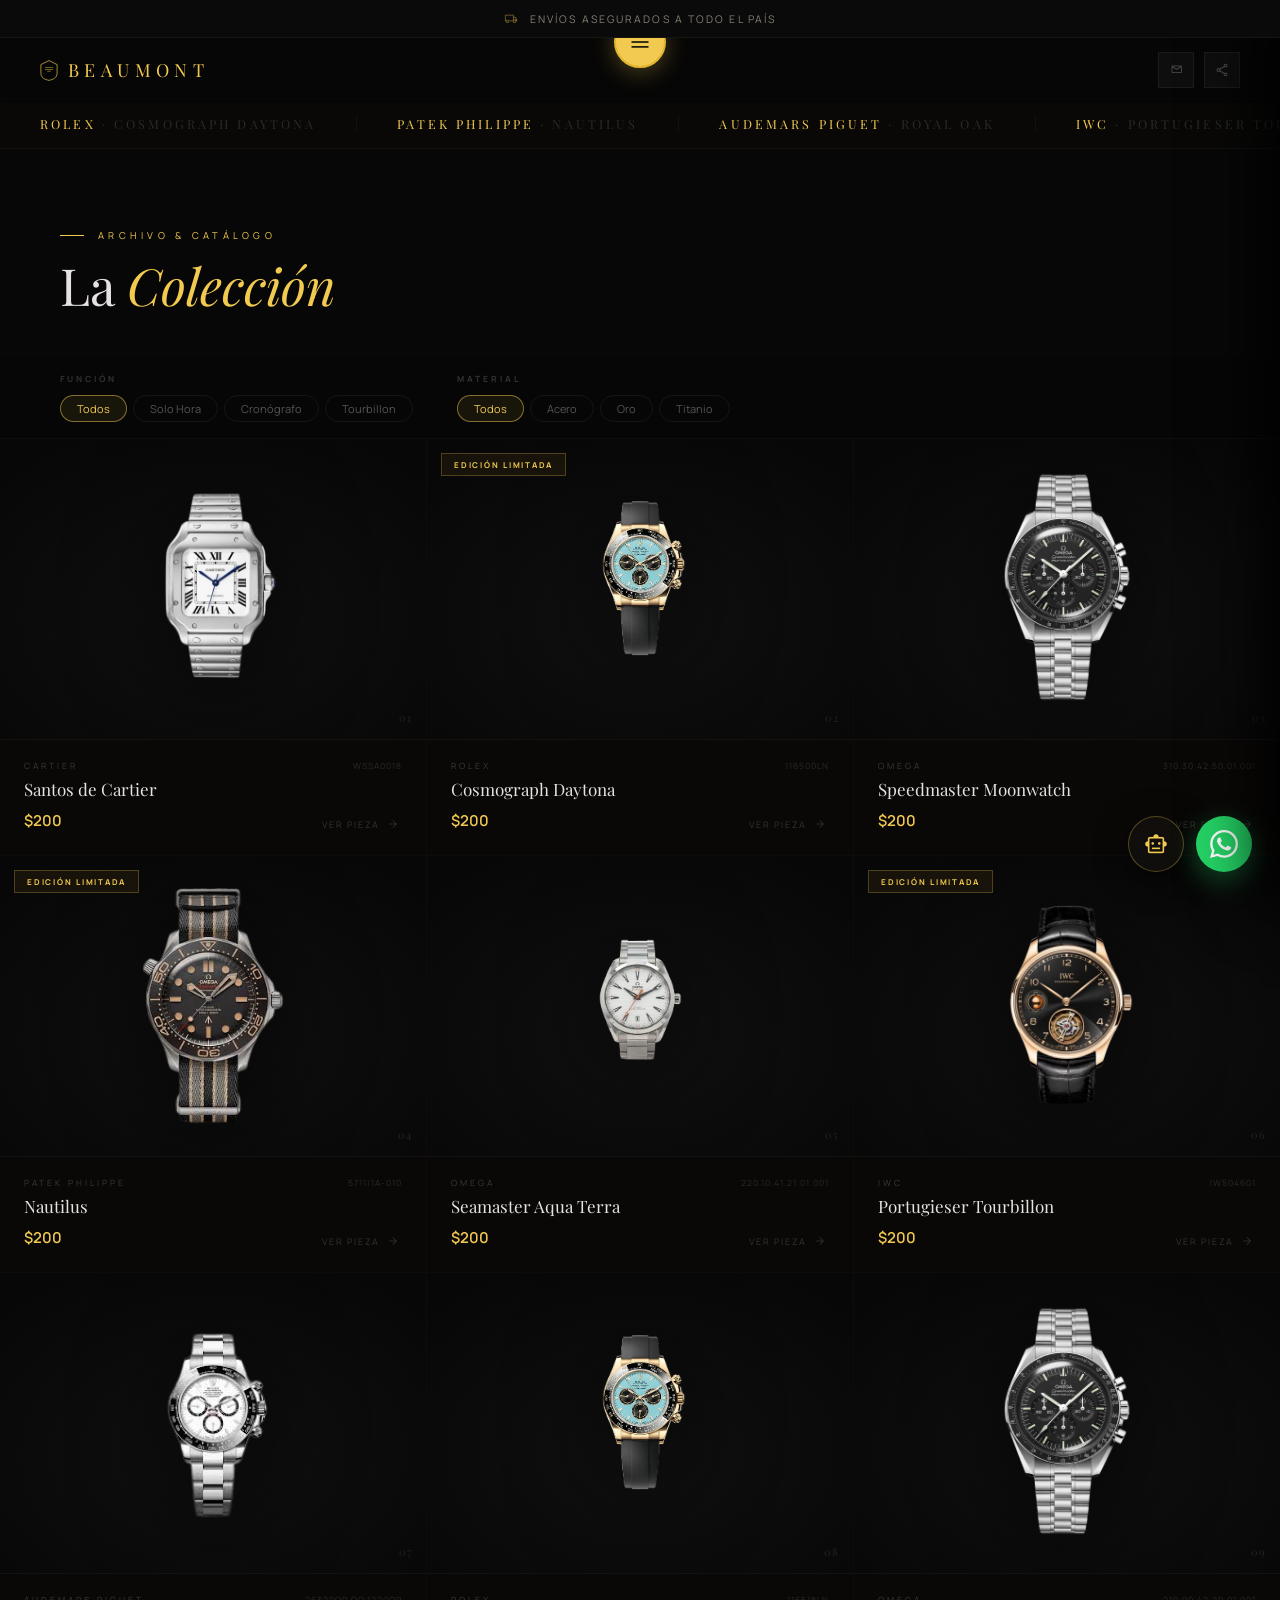
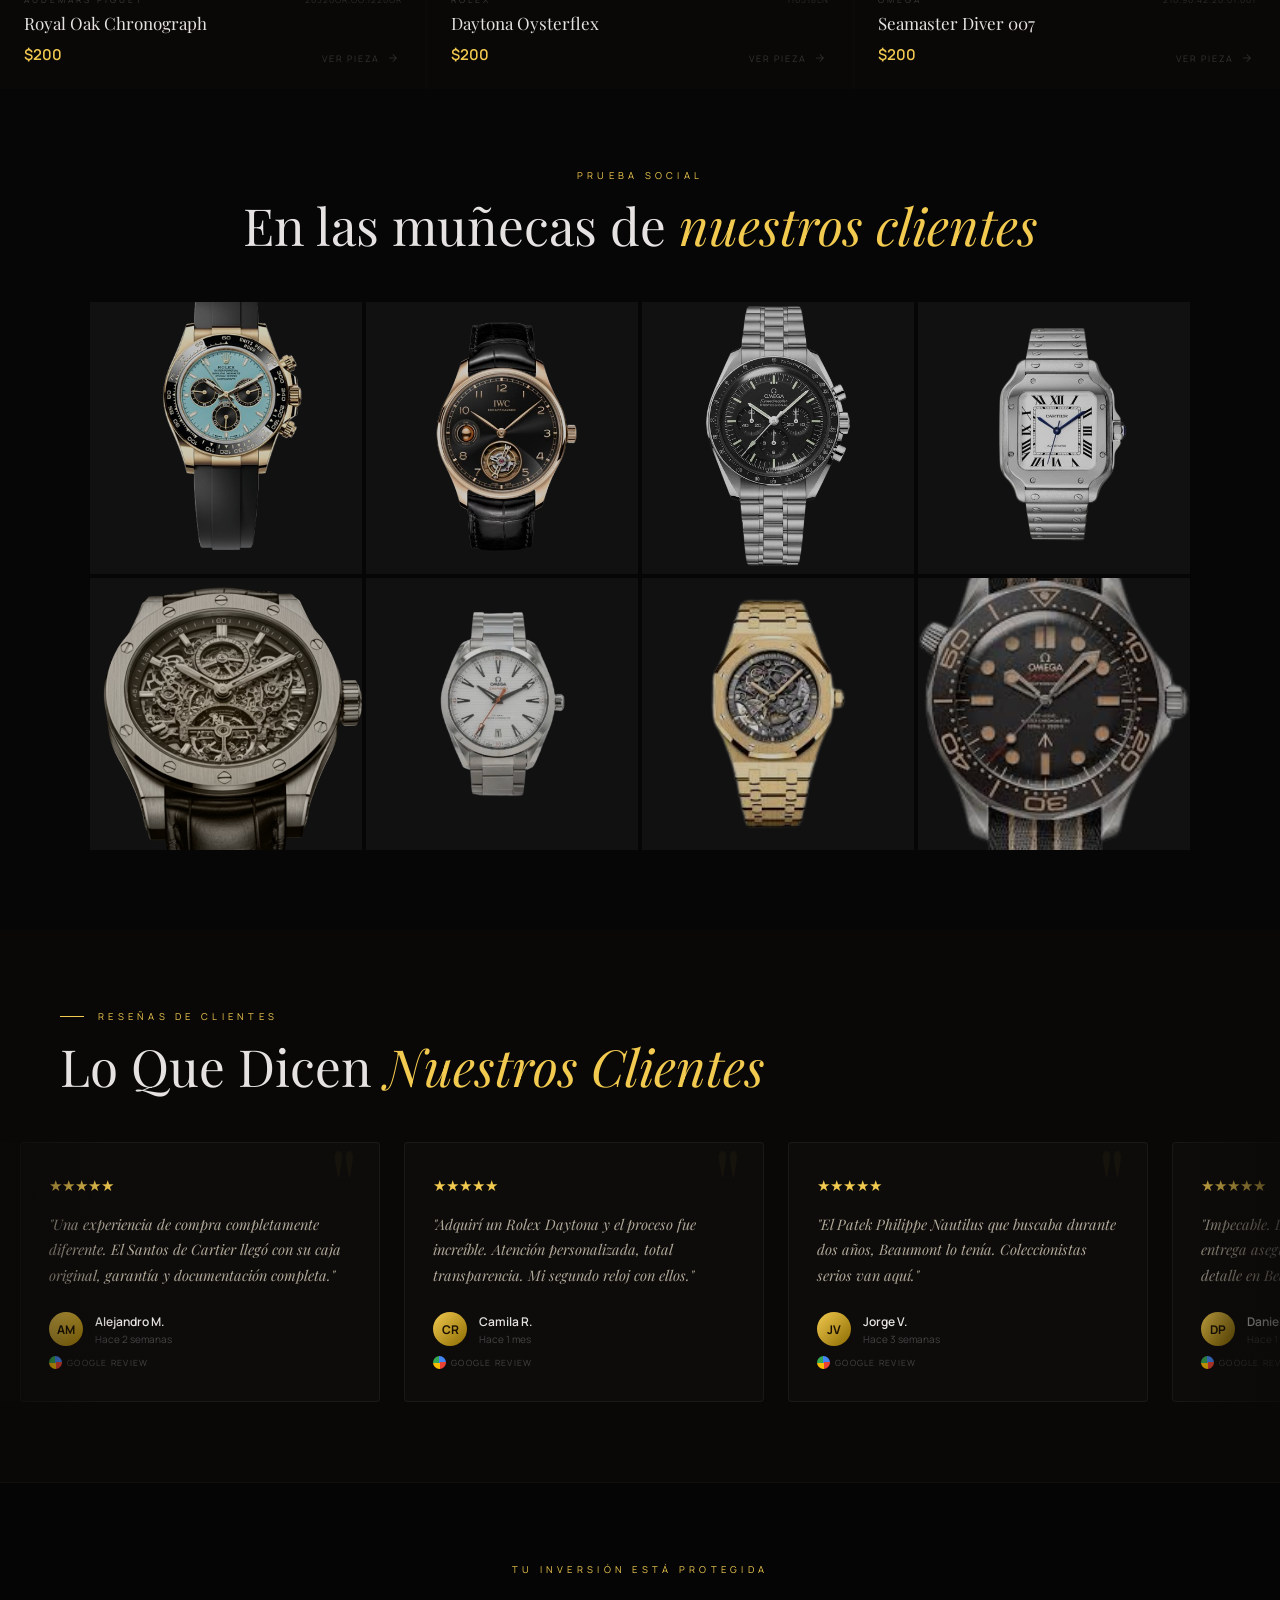
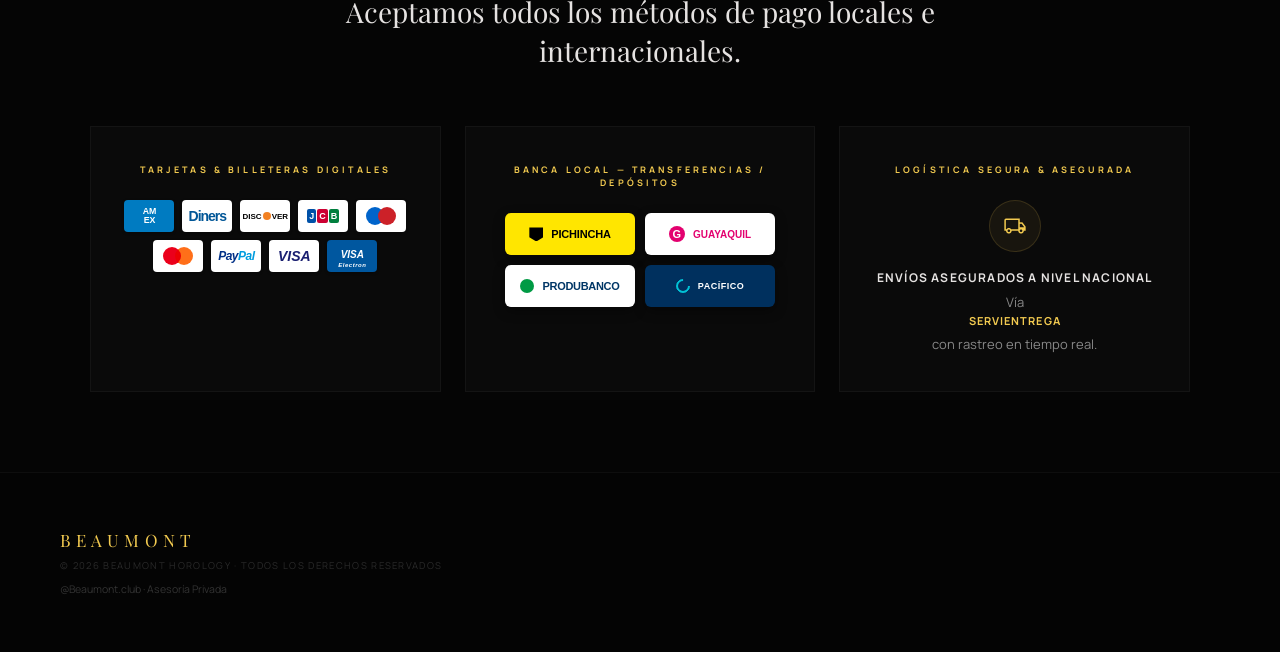
==== commit fb730486: "Creación de logotipos de bancos locales usando diseño CSS puro para confiabilidad total" ====
--- a/coleccion.html
+++ b/coleccion.html
@@ -348,10 +348,37 @@
 .pay-card.electron { background: #00579f; flex-direction: column; justify-content: top; padding-top: 4px; }
 .electron .visa-text { color: #fff; font-weight: 900; font-style: italic; font-size: 10px; }
 .electron .elec-text { color: #fff; font-weight: 700; font-size: 6px; font-style: italic; letter-spacing: 0.5px; margin-top: 2px; }
-.bank-logos { display: flex; flex-wrap: wrap; gap: 14px; justify-content: center; align-items: center; }
-.bank-logo { padding: 10px 16px; background: rgba(255,255,255,0.03); border: 1px solid rgba(255,255,255,0.05); filter: grayscale(100%) brightness(180%); transition: all 0.3s ease; cursor: pointer; border-radius: 4px; }
-.bank-logo:hover { filter: grayscale(0%) brightness(100%); border-color: rgba(242,202,80,0.2); background: rgba(255,255,255,0.06); }
-.bank-logo-text { font-size: 9px; font-weight: 700; letter-spacing: 0.1em; color: #bbb; white-space: nowrap; }
+
+/* BANCOS LOCALES CSS */
+.bank-logos { display: flex; flex-wrap: wrap; gap: 10px; justify-content: center; align-items: center; }
+.bank-card {
+  width: 130px; height: 42px; border-radius: 6px; box-shadow: 0 4px 12px rgba(0,0,0,0.4);
+  display: flex; align-items: center; justify-content: center; gap: 8px;
+  background: #111; font-family: 'Arial', sans-serif; cursor: pointer; transition: transform 0.2s, background 0.3s;
+  border: 1px solid rgba(255,255,255,0.06);
+}
+.bank-card:hover { transform: translateY(-2px); background: #181818; border-color: rgba(242,202,80,0.3); }
+
+/* PICHINCHA */
+.bank-card.pichincha { background: #ffe600; border: none; }
+.p-icon { width: 14px; height: 14px; background: #000; clip-path: polygon(0 0, 100% 0, 100% 70%, 50% 100%, 0 70%); }
+.p-text { color: #000; font-weight: 900; font-size: 11px; letter-spacing: -0.2px; text-transform: uppercase; }
+
+/* GUAYAQUIL */
+.bank-card.guayaquil { background: #fff; border: none; }
+.g-icon { width: 16px; height: 16px; background: #e3006f; border-radius: 50%; display: flex; align-items: center; justify-content: center; color: #fff; font-weight: bold; font-size: 11px; line-height: 1; }
+.g-text { color: #e3006f; font-weight: 800; font-size: 10px; text-transform: uppercase; }
+
+/* PRODUBANCO */
+.bank-card.produbanco { background: #fff; border: none; }
+.pro-icon { width: 14px; height: 14px; background: #009a44; border-radius: 50%; }
+.pro-text { color: #003666; font-weight: 900; font-size: 11px; letter-spacing: -0.3px; text-transform: uppercase; }
+
+/* PACIFICO */
+.bank-card.pacifico { background: #00305e; border: none; }
+.pac-icon { width: 14px; height: 14px; border: 2.5px solid #00c1d5; border-radius: 50%; border-top-color: transparent; transform: rotate(45deg); }
+.pac-text { color: #fff; font-weight: 700; font-size: 9px; text-transform: uppercase; letter-spacing: 0.5px; }
+
 .logistics-info { display: flex; flex-direction: column; align-items: center; gap: 16px; }
 .logistics-icon { width: 52px; height: 52px; border-radius: 50%; background: rgba(242,202,80,0.06); border: 1px solid rgba(242,202,80,0.15); display: flex; align-items: center; justify-content: center; }
 .logistics-icon .mso { font-size: 24px; color: var(--gold); }
@@ -420,7 +447,7 @@
 .pd-cta-wa-text { display: flex; flex-direction: column; }
 .pd-cta-wa-top { font-size: 13px; font-weight: 700; letter-spacing: 0.08em; text-transform: uppercase; }
 .pd-cta-wa-sub { font-size: 10.5px; color: rgba(255,255,255,0.65); margin-top: 2px; }
-.pd-cta-wish { width: 72px; flex-shrink: 0; background: rgba(18,18,18,0.95); border: none; border-left: 1px solid rgba(255,255,255,0.06); cursor: pointer; color: #444; font-size: 22px; transition: color 0.3s; display: flex; align-items: center; justify-content: center; }
+.pd-cta-wish { width: 72px; flex-shrink: 0; background: rgba(12,12,12,0.95); border: none; border-left: 1px solid rgba(255,255,255,0.06); cursor: pointer; color: #444; font-size: 22px; transition: color 0.3s; display: flex; align-items: center; justify-content: center; }
 .pd-cta-wish:hover { color: #f2ca50; }
 #pd-others { flex-shrink: 0; border-top: 1px solid rgba(255,255,255,0.04); padding: 24px 44px; background: #060606; display: flex; align-items: center; gap: 32px; overflow-x: auto; }
 .pd-others-label { font-size: 8.5px; letter-spacing: 0.35em; text-transform: uppercase; color: #222; white-space: nowrap; flex-shrink: 0; }
@@ -704,10 +731,22 @@
     <div class="trust-block">
       <div class="trust-block-title">Banca Local — Transferencias / Depósitos</div>
       <div class="bank-logos">
-        <div class="bank-logo"><span class="bank-logo-text" style="color:#ffd100;">Bco. Pichincha</span></div>
-        <div class="bank-logo"><span class="bank-logo-text" style="color:#00a6e0;">Bco. Guayaquil</span></div>
-        <div class="bank-logo"><span class="bank-logo-text" style="color:#003b70;">Produbanco</span></div>
-        <div class="bank-logo"><span class="bank-logo-text" style="color:#0072ce;">Bco. Pacífico</span></div>
+        <div class="bank-card pichincha" title="Banco Pichincha">
+          <div class="p-icon"></div>
+          <div class="p-text">Pichincha</div>
+        </div>
+        <div class="bank-card guayaquil" title="Banco Guayaquil">
+          <div class="g-icon">G</div>
+          <div class="g-text">Guayaquil</div>
+        </div>
+        <div class="bank-card produbanco" title="Produbanco">
+          <div class="pro-icon"></div>
+          <div class="pro-text">Produbanco</div>
+        </div>
+        <div class="bank-card pacifico" title="Banco del Pacífico">
+          <div class="pac-icon"></div>
+          <div class="pac-text">Pacífico</div>
+        </div>
       </div>
     </div>
     <div class="trust-block">
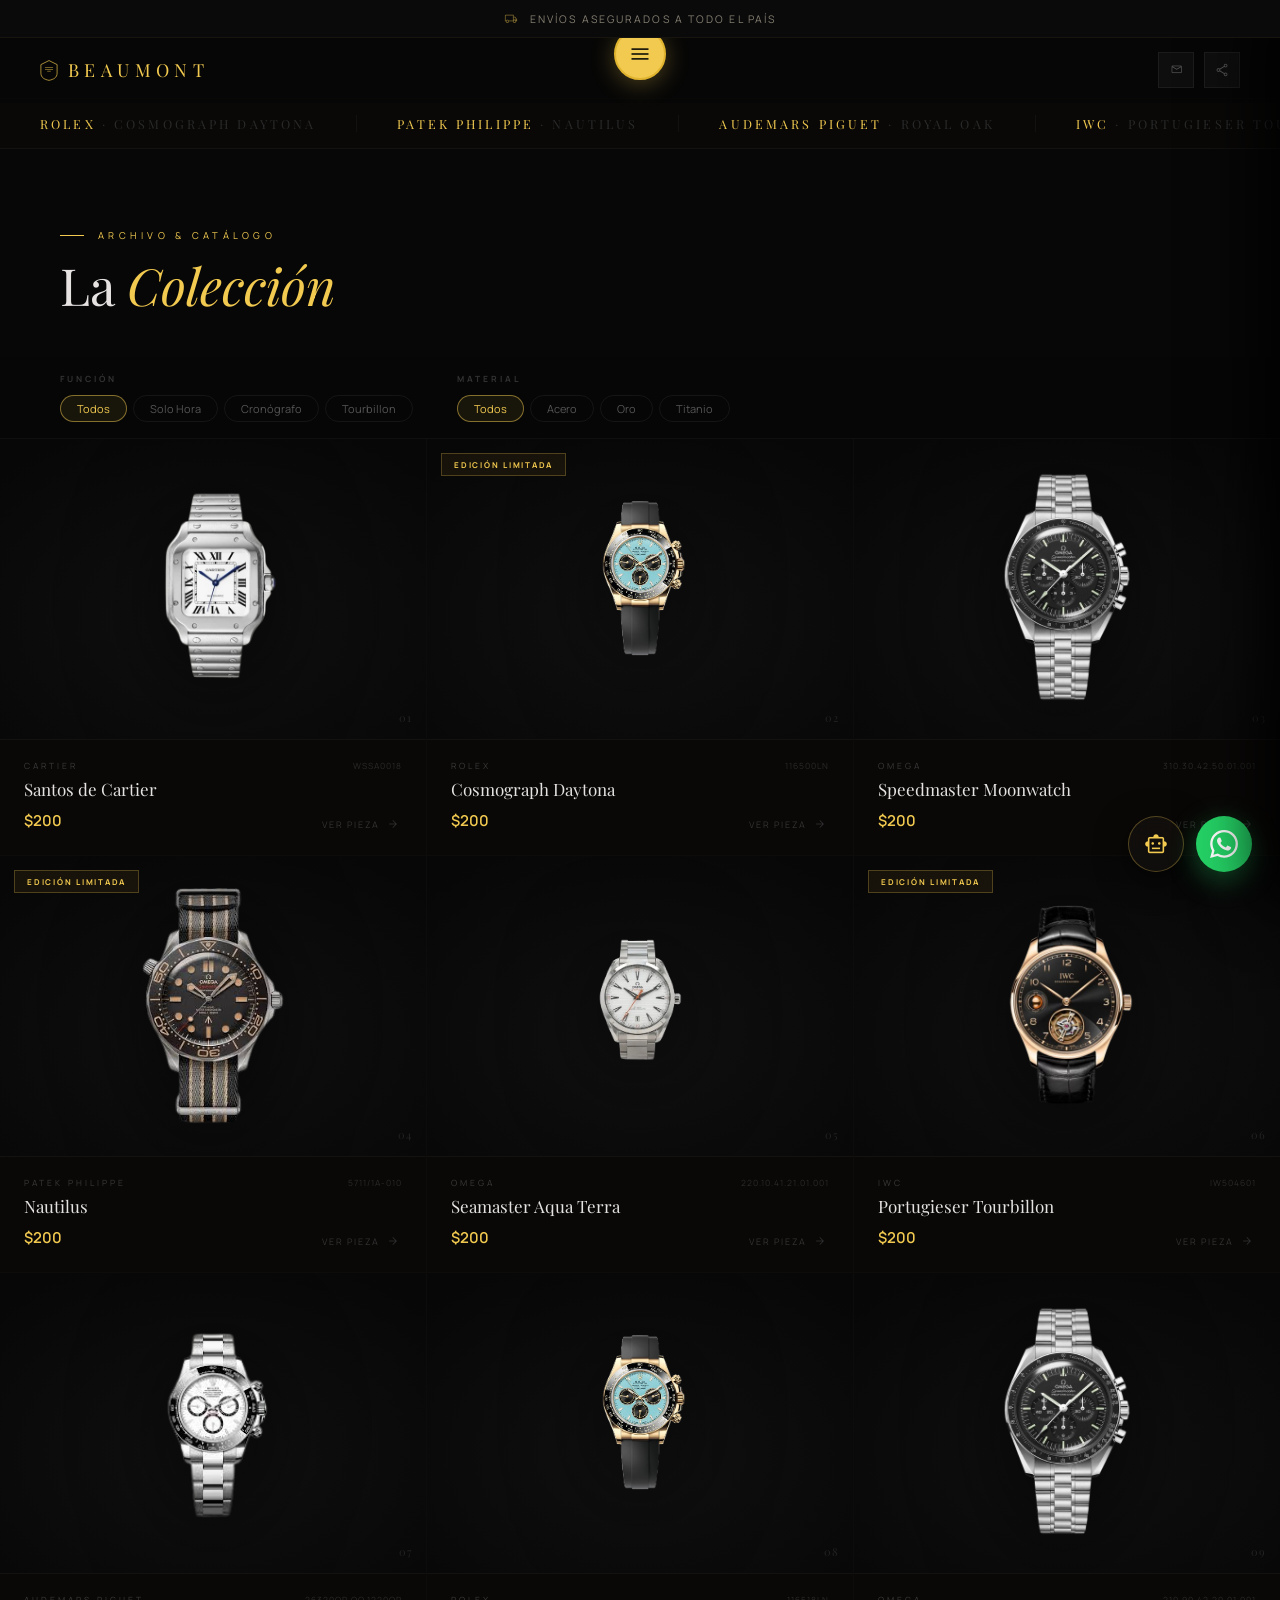
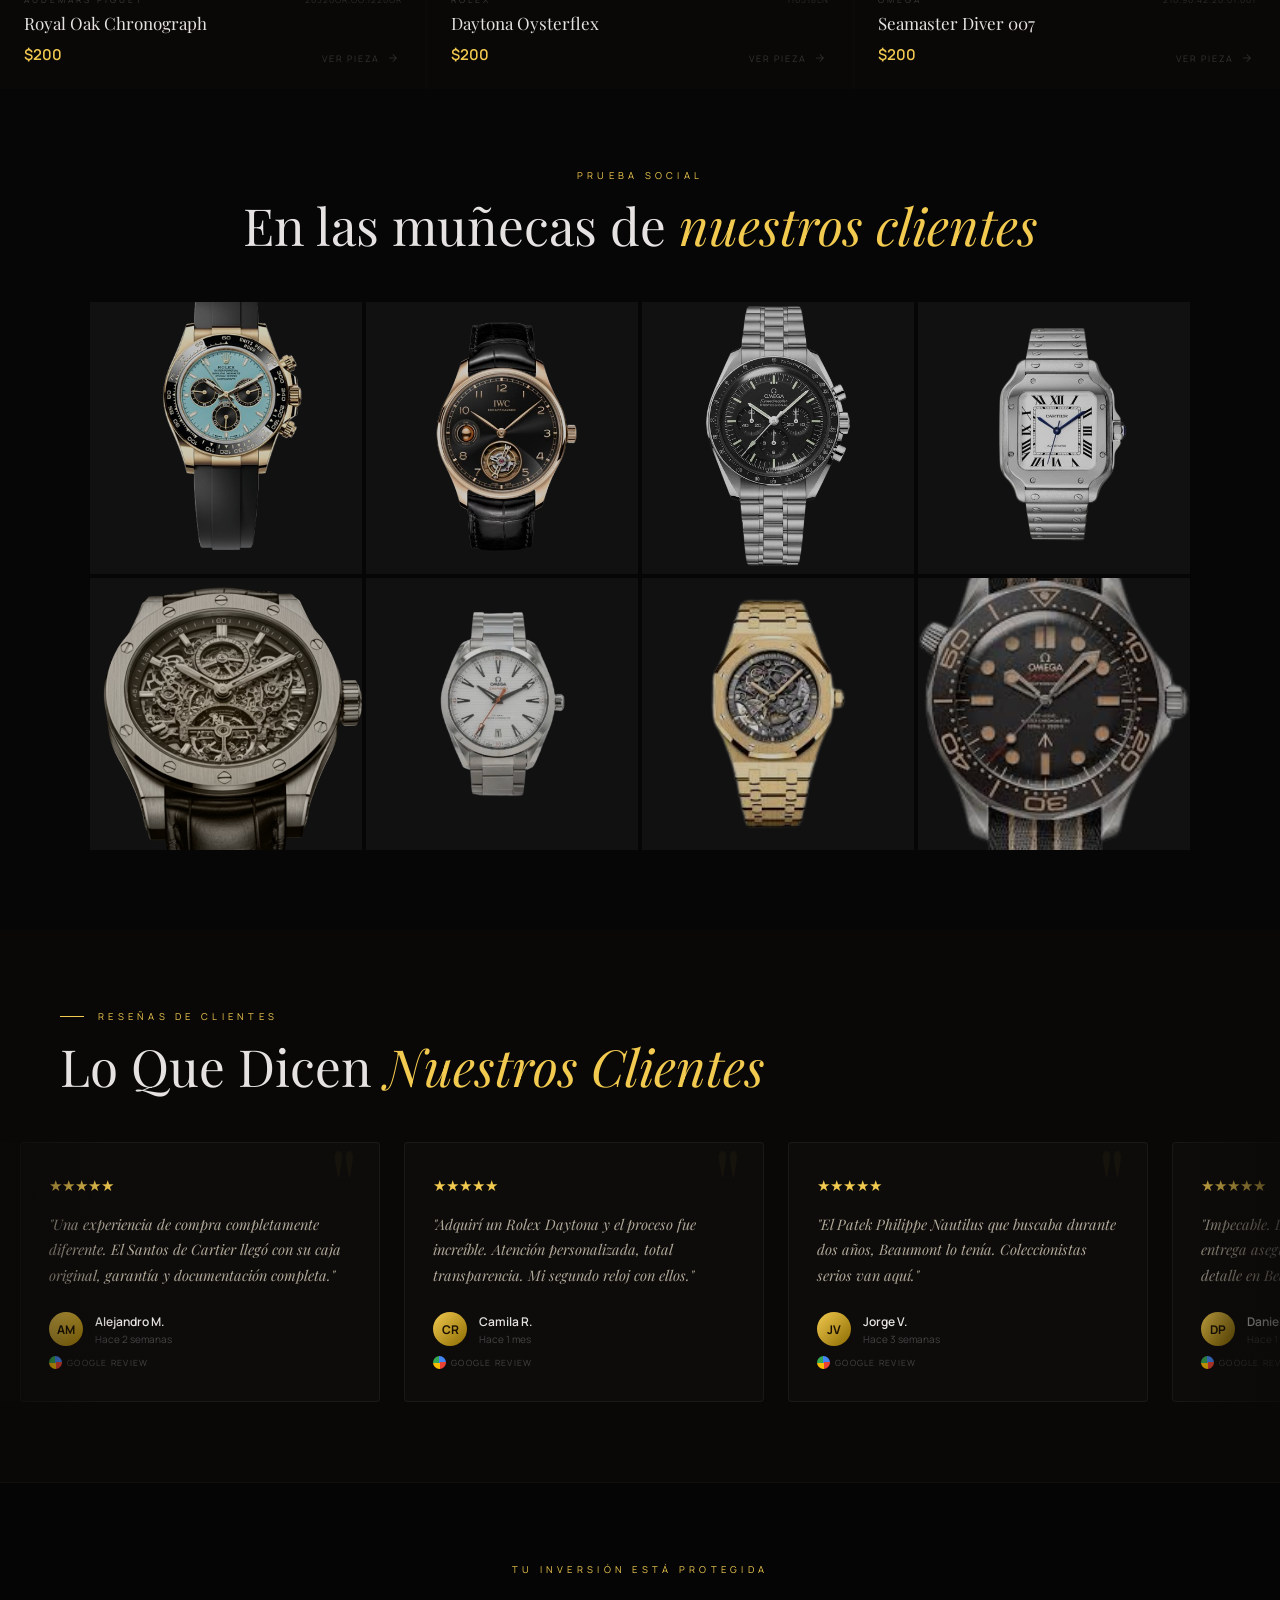
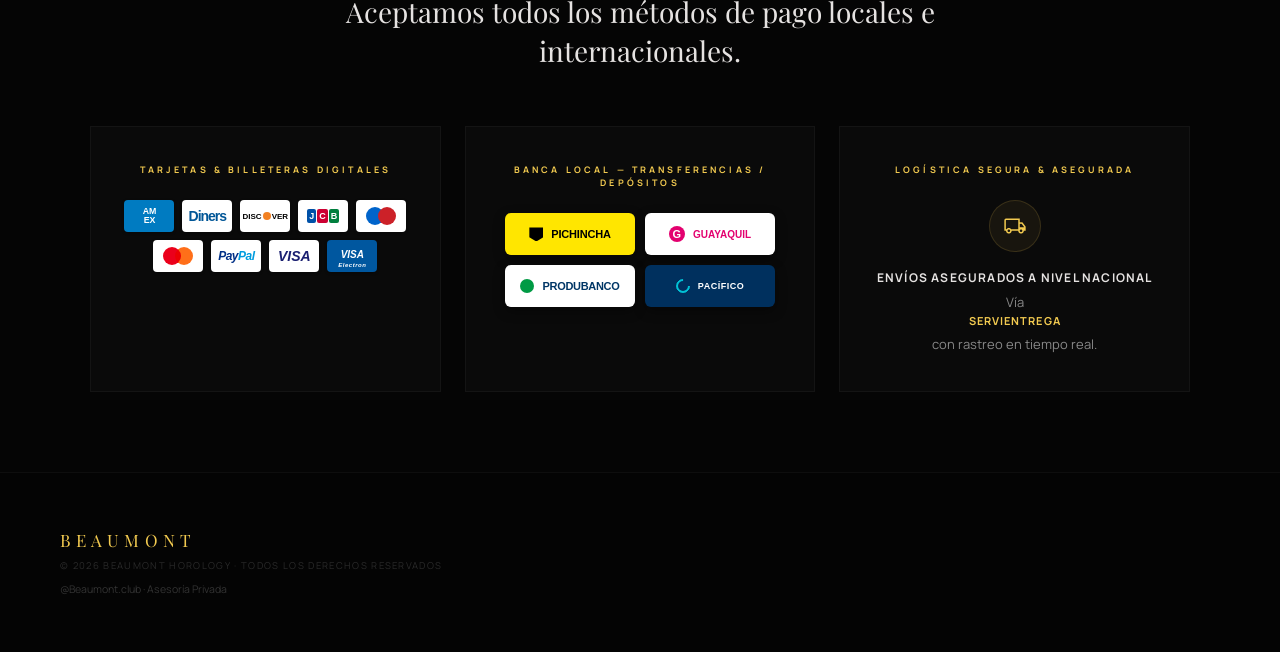
==== commit cf01d489: "Ajuste de posición botón menú para que no se oculte en mobile" ====
--- a/coleccion.html
+++ b/coleccion.html
@@ -552,7 +552,7 @@
 /* ================================================================
    SIDE MENU BARRA LATERAL
 ================================================================ */
-.sidebar-btn { position: fixed; top: 16px; left: 50%; transform: translateX(-50%); z-index: 999; width: 52px; height: 52px; border-radius: 50%; background: var(--gold); border: 2px solid #e0b42f; display: flex; align-items: center; justify-content: center; color: #000; cursor: pointer; backdrop-filter: blur(12px); box-shadow: 0 4px 24px rgba(242,202,80,0.3); transition: all 0.3s; }
+.sidebar-btn { position: fixed; top: 28px; left: 50%; transform: translateX(-50%); z-index: 999; width: 52px; height: 52px; border-radius: 50%; background: var(--gold); border: 2px solid #e0b42f; display: flex; align-items: center; justify-content: center; color: #000; cursor: pointer; backdrop-filter: blur(12px); box-shadow: 0 4px 24px rgba(242,202,80,0.3); transition: all 0.3s; }
 .sidebar-btn:hover { background: #fff; color: #000; border-color: #fff; transform: translate(-50%, -4px); }
 .side-drawer { position: fixed; top: 0; right: -320px; width: 320px; height: 100vh; background: rgba(8,7,6,0.98); backdrop-filter: blur(30px); border-left: 1px solid rgba(242,202,80,0.15); z-index: 1000; padding: 80px 40px; transition: right 0.5s cubic-bezier(0.2,0.8,0.2,1); box-shadow: -20px 0 60px rgba(0,0,0,0.9); }
 .side-drawer.open { right: 0; }
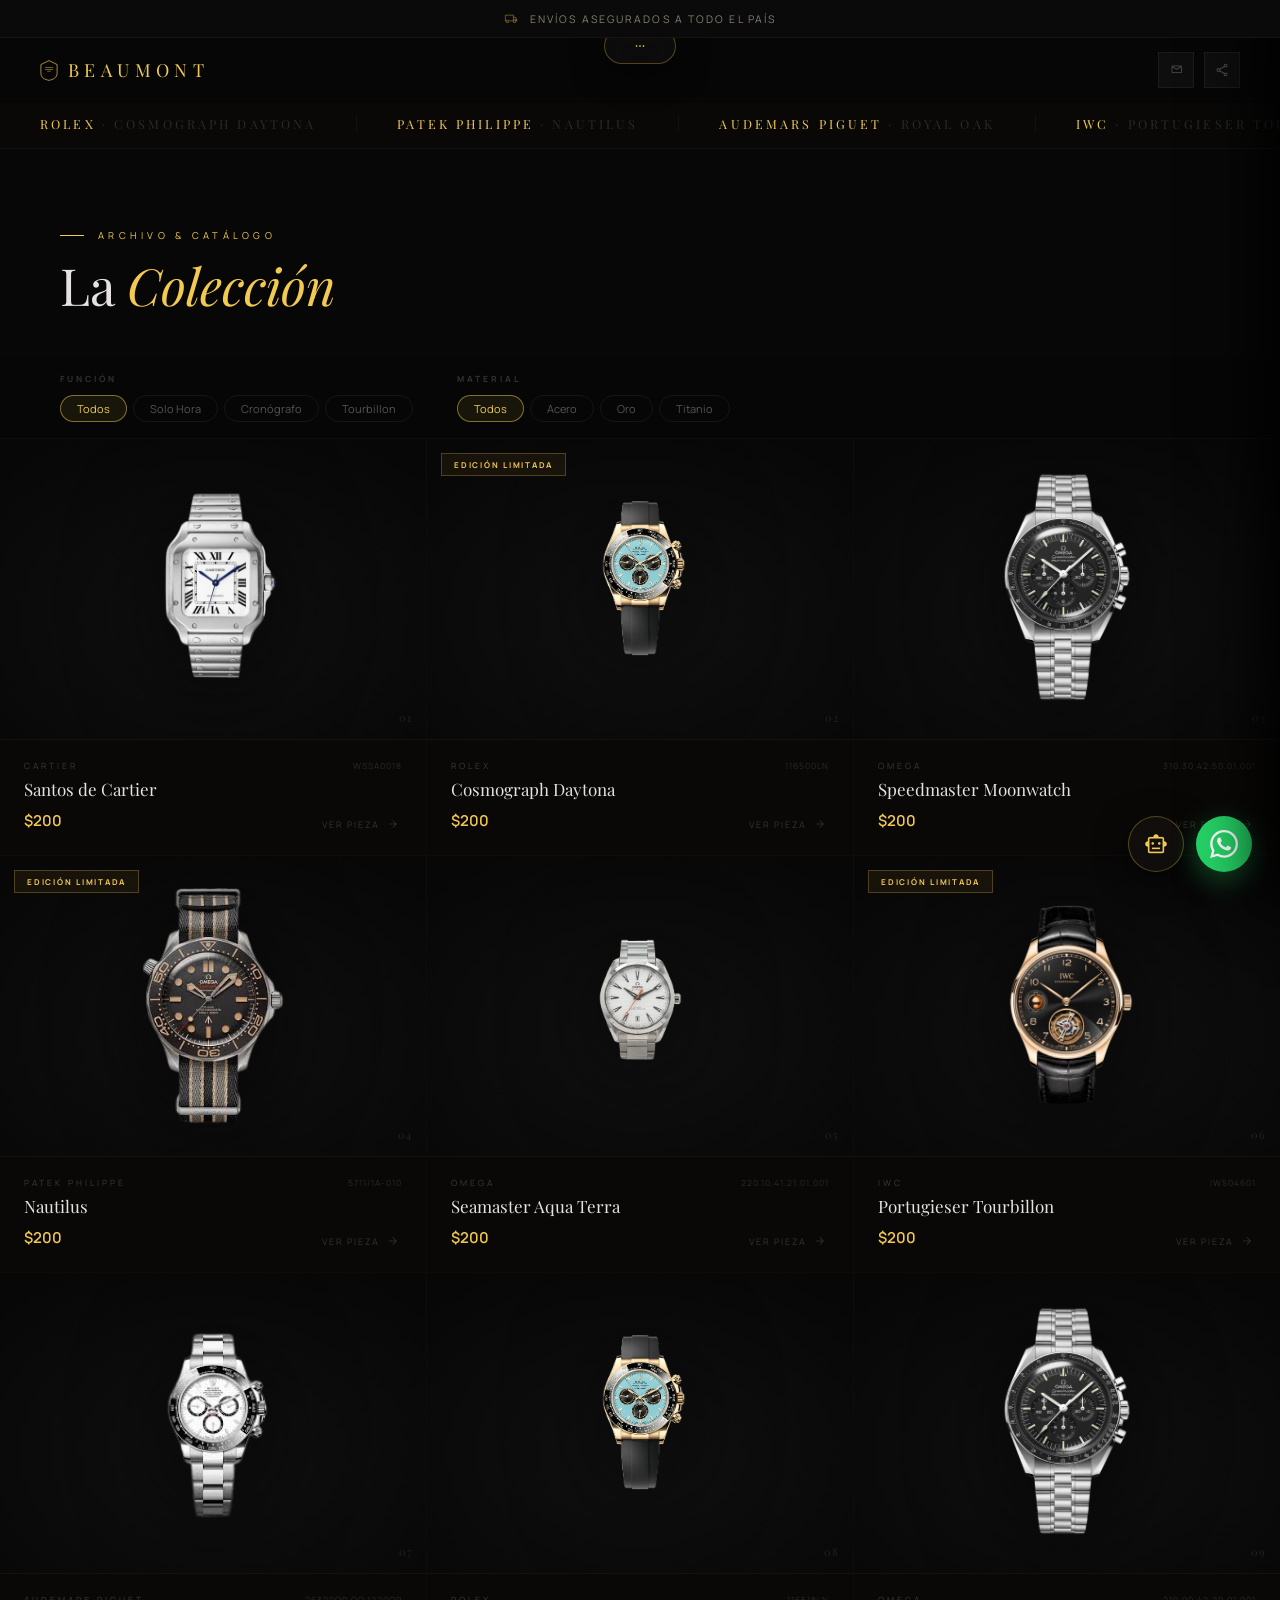
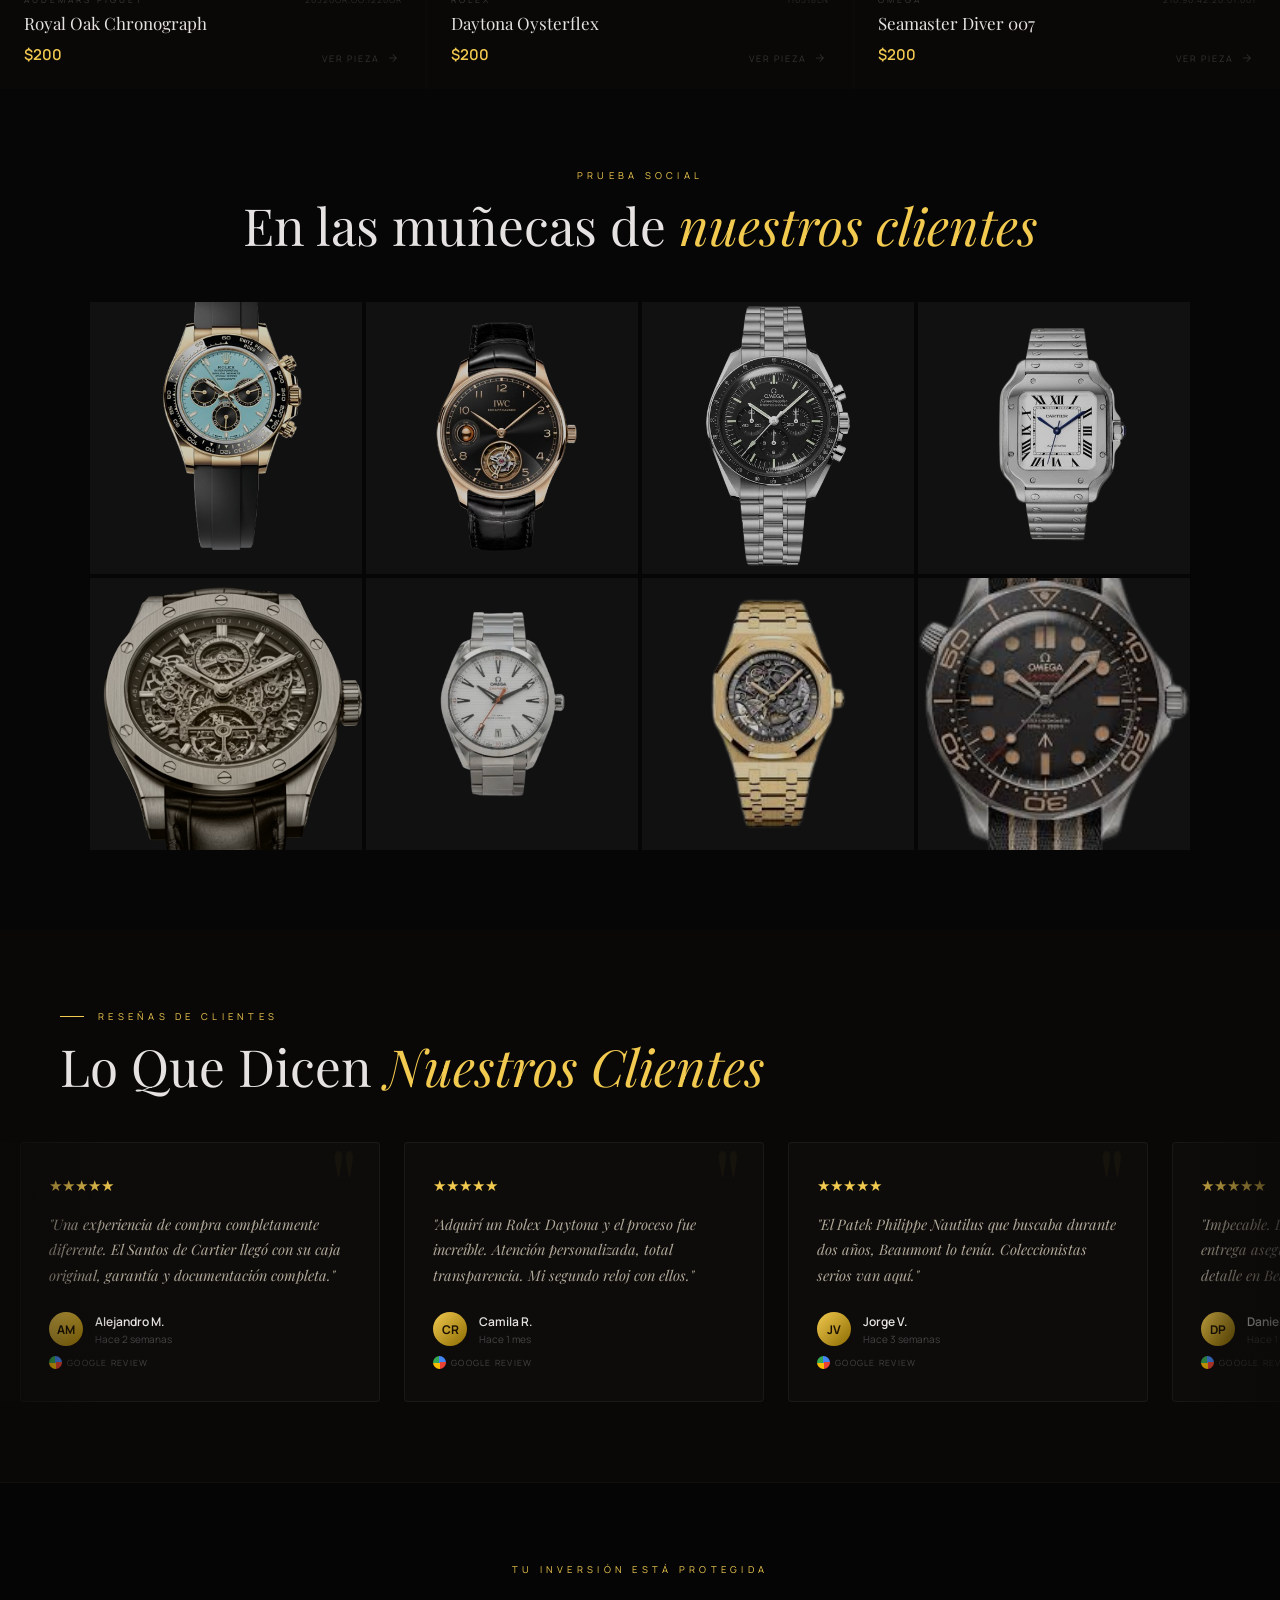
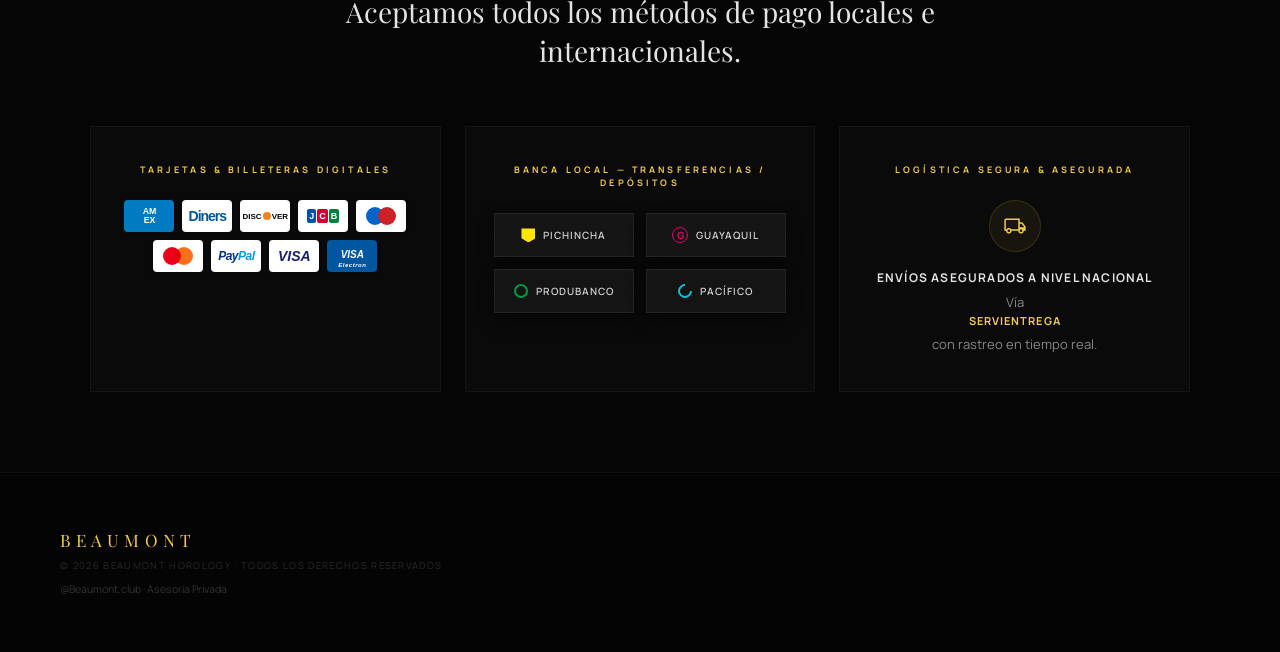
==== commit cede2df8: "Aplicando directrices UI/UX Max al botón principal y tarjetas bancarias" ====
--- a/coleccion.html
+++ b/coleccion.html
@@ -350,34 +350,30 @@
 .electron .elec-text { color: #fff; font-weight: 700; font-size: 6px; font-style: italic; letter-spacing: 0.5px; margin-top: 2px; }
 
 /* BANCOS LOCALES CSS */
-.bank-logos { display: flex; flex-wrap: wrap; gap: 10px; justify-content: center; align-items: center; }
+.bank-logos { display: flex; flex-wrap: wrap; gap: 12px; justify-content: center; align-items: center; margin-top: 14px; }
 .bank-card {
-  width: 130px; height: 42px; border-radius: 6px; box-shadow: 0 4px 12px rgba(0,0,0,0.4);
+  width: 140px; height: 44px; border-radius: 0px; box-shadow: 0 8px 16px rgba(0,0,0,0.4), inset 0 1px 0 rgba(255,255,255,0.02);
   display: flex; align-items: center; justify-content: center; gap: 8px;
-  background: #111; font-family: 'Arial', sans-serif; cursor: pointer; transition: transform 0.2s, background 0.3s;
-  border: 1px solid rgba(255,255,255,0.06);
-}
-.bank-card:hover { transform: translateY(-2px); background: #181818; border-color: rgba(242,202,80,0.3); }
+  background: rgba(28,27,27,0.7); backdrop-filter: blur(12px); font-family: 'Manrope', sans-serif; cursor: pointer; transition: all 0.4s cubic-bezier(0.25, 1, 0.5, 1);
+  border: 1px solid rgba(78,70,57,0.3);
+}
+.bank-card:hover { transform: translateY(-3px) scale(1.02); background: rgba(35,35,34,0.9); border-color: rgba(242,202,80,0.6); box-shadow: 0 12px 24px rgba(0,0,0,0.5), inset 0 1px 0 rgba(255,255,255,0.06); }
 
 /* PICHINCHA */
-.bank-card.pichincha { background: #ffe600; border: none; }
-.p-icon { width: 14px; height: 14px; background: #000; clip-path: polygon(0 0, 100% 0, 100% 70%, 50% 100%, 0 70%); }
-.p-text { color: #000; font-weight: 900; font-size: 11px; letter-spacing: -0.2px; text-transform: uppercase; }
+.bank-card.pichincha .p-icon { width: 14px; height: 14px; background: #ffe600; clip-path: polygon(0 0, 100% 0, 100% 70%, 50% 100%, 0 70%); }
+.bank-card.pichincha .p-text { color: #d0d0d0; font-weight: 600; font-size: 10px; letter-spacing: 0.1em; text-transform: uppercase; }
 
 /* GUAYAQUIL */
-.bank-card.guayaquil { background: #fff; border: none; }
-.g-icon { width: 16px; height: 16px; background: #e3006f; border-radius: 50%; display: flex; align-items: center; justify-content: center; color: #fff; font-weight: bold; font-size: 11px; line-height: 1; }
-.g-text { color: #e3006f; font-weight: 800; font-size: 10px; text-transform: uppercase; }
+.bank-card.guayaquil .g-icon { width: 16px; height: 16px; background: transparent; border: 1px solid #e3006f; border-radius: 50%; display: flex; align-items: center; justify-content: center; color: #e3006f; font-weight: bold; font-size: 10px; line-height: 1; }
+.bank-card.guayaquil .g-text { color: #d0d0d0; font-weight: 600; font-size: 10px; text-transform: uppercase; letter-spacing: 0.1em; }
 
 /* PRODUBANCO */
-.bank-card.produbanco { background: #fff; border: none; }
-.pro-icon { width: 14px; height: 14px; background: #009a44; border-radius: 50%; }
-.pro-text { color: #003666; font-weight: 900; font-size: 11px; letter-spacing: -0.3px; text-transform: uppercase; }
+.bank-card.produbanco .pro-icon { width: 14px; height: 14px; background: transparent; border: 2px solid #009a44; border-radius: 50%; }
+.bank-card.produbanco .pro-text { color: #d0d0d0; font-weight: 600; font-size: 10px; letter-spacing: 0.1em; text-transform: uppercase; }
 
 /* PACIFICO */
-.bank-card.pacifico { background: #00305e; border: none; }
-.pac-icon { width: 14px; height: 14px; border: 2.5px solid #00c1d5; border-radius: 50%; border-top-color: transparent; transform: rotate(45deg); }
-.pac-text { color: #fff; font-weight: 700; font-size: 9px; text-transform: uppercase; letter-spacing: 0.5px; }
+.bank-card.pacifico .pac-icon { width: 14px; height: 14px; border: 2px solid #00c1d5; border-radius: 50%; border-top-color: transparent; transform: rotate(45deg); display: block; }
+.bank-card.pacifico .pac-text { color: #d0d0d0; font-weight: 600; font-size: 10px; text-transform: uppercase; letter-spacing: 0.1em; }
 
 .logistics-info { display: flex; flex-direction: column; align-items: center; gap: 16px; }
 .logistics-icon { width: 52px; height: 52px; border-radius: 50%; background: rgba(242,202,80,0.06); border: 1px solid rgba(242,202,80,0.15); display: flex; align-items: center; justify-content: center; }
@@ -552,8 +548,21 @@
 /* ================================================================
    SIDE MENU BARRA LATERAL
 ================================================================ */
-.sidebar-btn { position: fixed; top: 28px; left: 50%; transform: translateX(-50%); z-index: 999; width: 52px; height: 52px; border-radius: 50%; background: var(--gold); border: 2px solid #e0b42f; display: flex; align-items: center; justify-content: center; color: #000; cursor: pointer; backdrop-filter: blur(12px); box-shadow: 0 4px 24px rgba(242,202,80,0.3); transition: all 0.3s; }
-.sidebar-btn:hover { background: #fff; color: #000; border-color: #fff; transform: translate(-50%, -4px); }
+.sidebar-btn {
+  position: fixed; top: 28px; left: 50%; transform: translateX(-50%); z-index: 999;
+  width: 72px; height: 36px; border-radius: 100px;
+  background: rgba(18,18,18,0.5); backdrop-filter: blur(16px);
+  border: 1px solid rgba(242,202,80,0.3);
+  display: flex; align-items: center; justify-content: center;
+  color: var(--gold); cursor: pointer; 
+  box-shadow: 0 8px 32px rgba(0,0,0,0.5), inset 0 1px 0 rgba(255,255,255,0.05);
+  transition: all 0.4s cubic-bezier(0.25, 1, 0.5, 1);
+}
+.sidebar-btn:hover { 
+  background: rgba(28,28,28,0.8); color: #fff; border-color: var(--gold); 
+  transform: translateX(-50%) translateY(-2px) scale(1.02); 
+  box-shadow: 0 12px 40px rgba(242,202,80,0.15), inset 0 1px 0 rgba(255,255,255,0.1);
+}
 .side-drawer { position: fixed; top: 0; right: -320px; width: 320px; height: 100vh; background: rgba(8,7,6,0.98); backdrop-filter: blur(30px); border-left: 1px solid rgba(242,202,80,0.15); z-index: 1000; padding: 80px 40px; transition: right 0.5s cubic-bezier(0.2,0.8,0.2,1); box-shadow: -20px 0 60px rgba(0,0,0,0.9); }
 .side-drawer.open { right: 0; }
 .side-drawer-close { position: absolute; top: 28px; right: 28px; background: none; border: none; color: #888; cursor: pointer; transition: color 0.3s; }
@@ -570,7 +579,7 @@
 
 <!-- ===== SIDEBAR MENU ===== -->
 <div class="sidebar-btn" onclick="toggleSidebar()">
-  <span class="mso" style="font-size:24px; font-weight: 800; color: #000;">menu</span>
+  <span class="mso">more_horiz</span>
 </div>
 <div class="side-drawer" id="side-drawer">
   <button class="side-drawer-close" onclick="toggleSidebar()"><span class="mso" style="font-size:32px;">close</span></button>
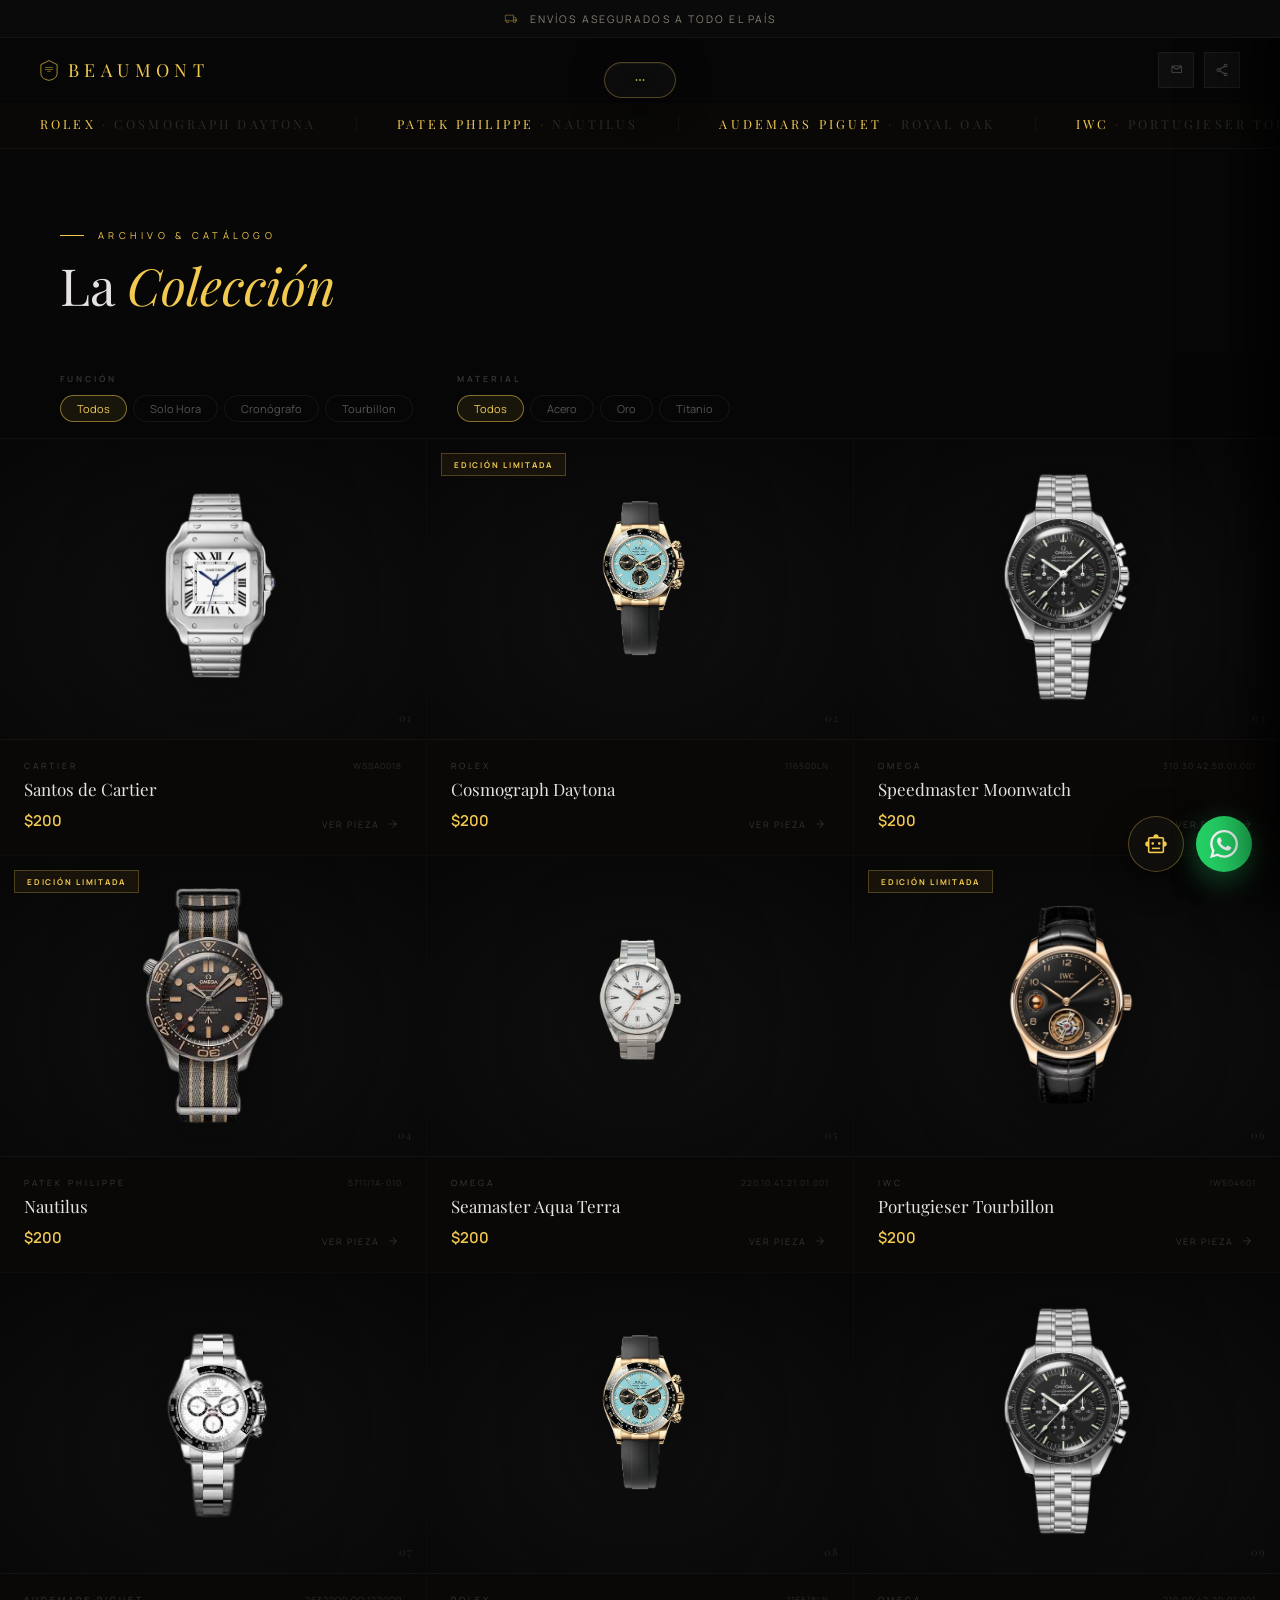
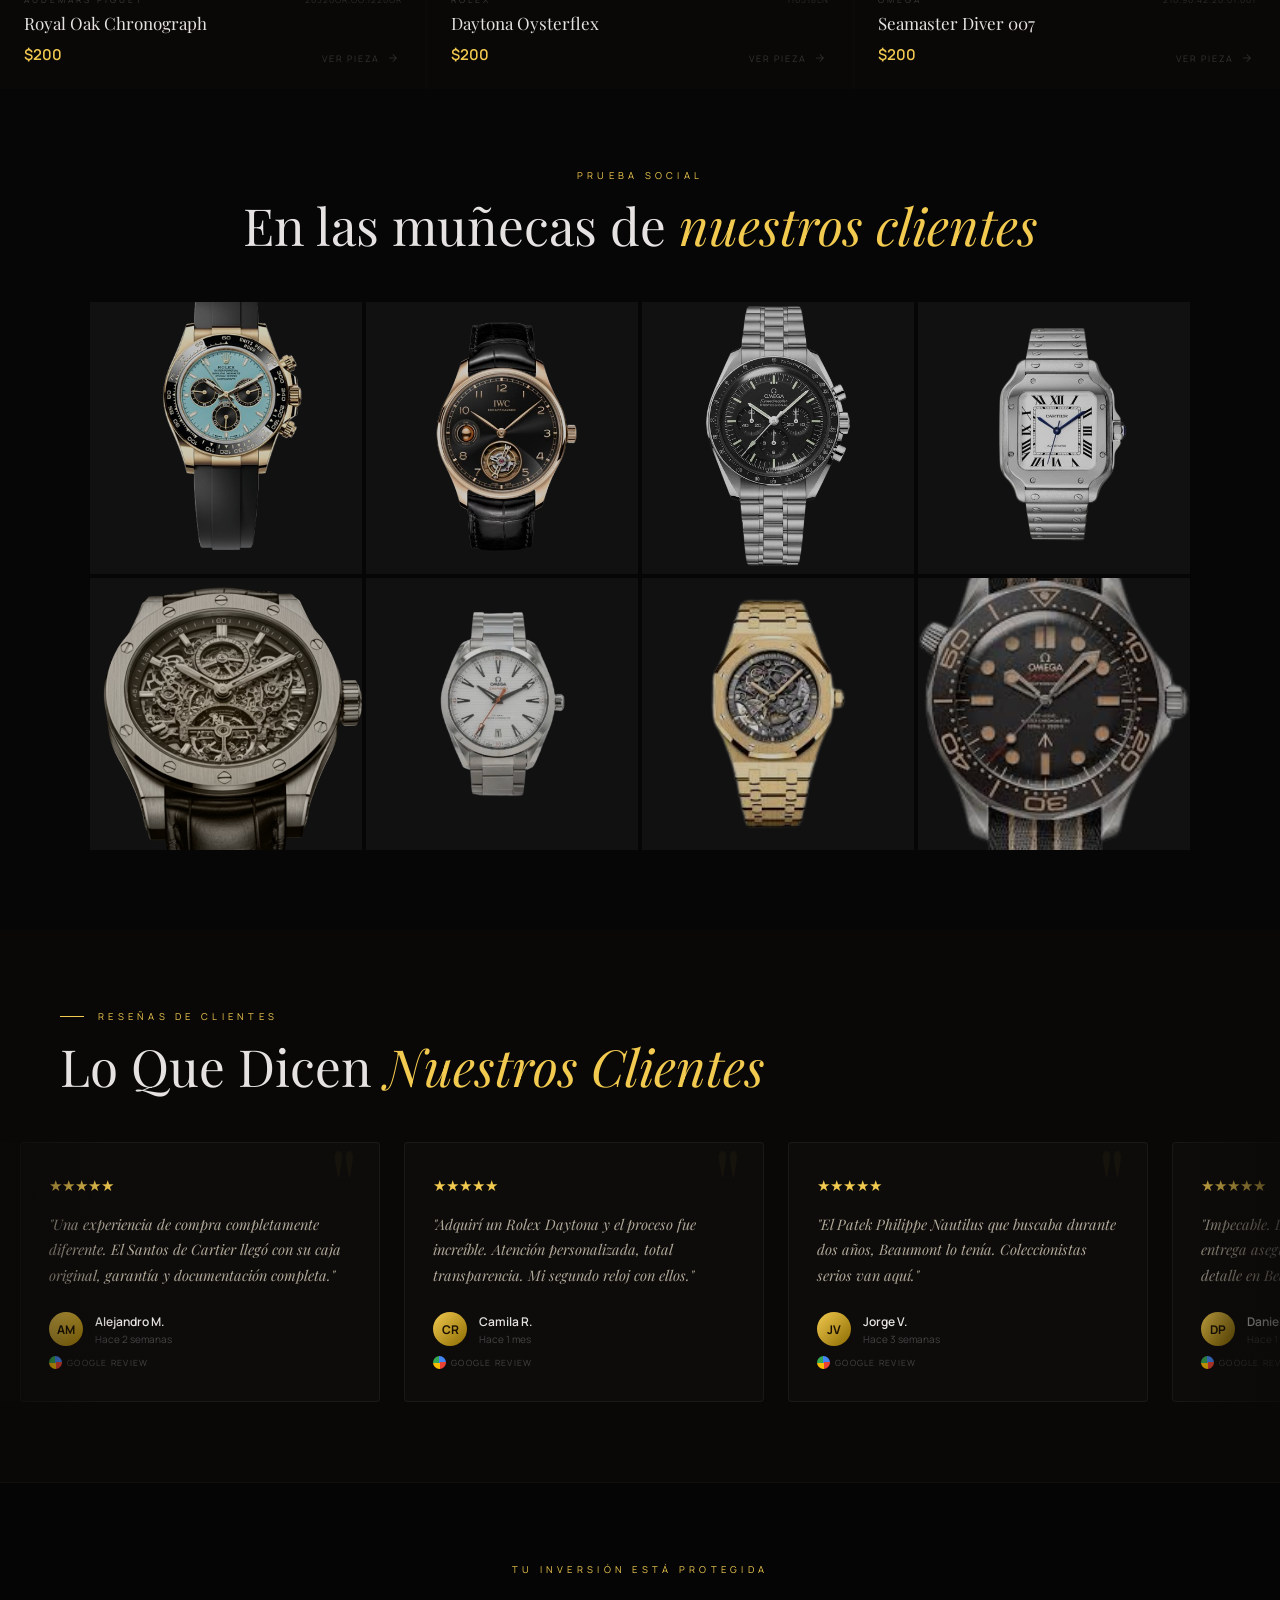
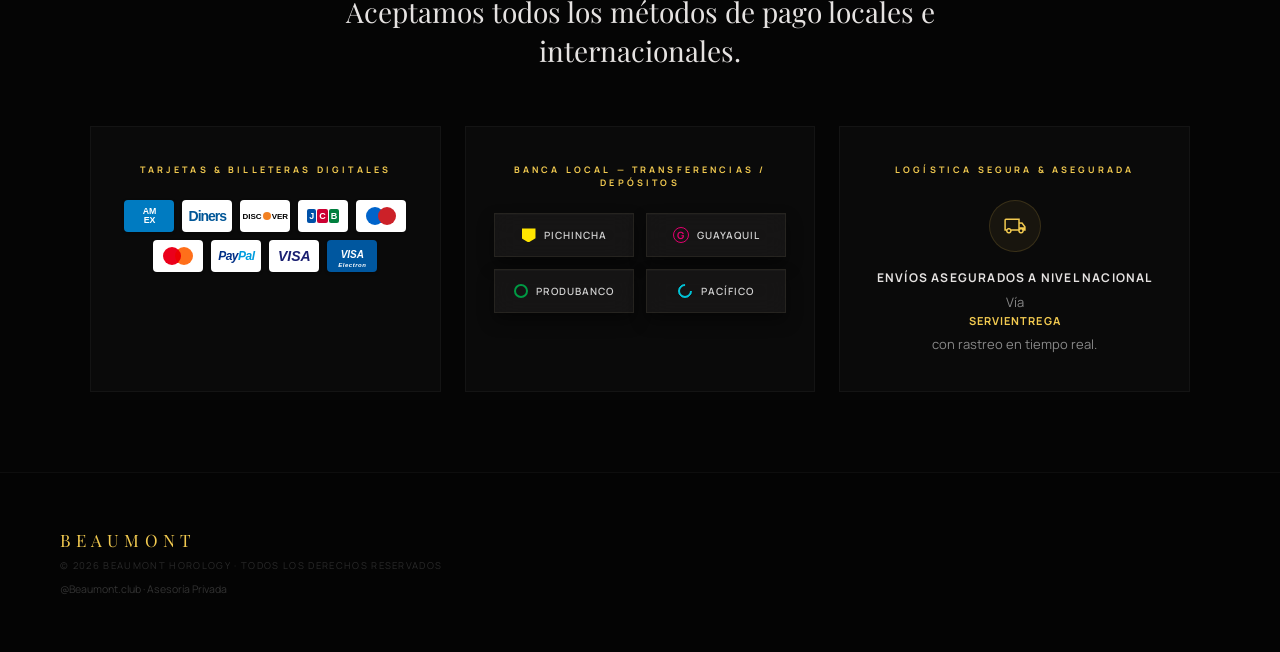
==== commit 329cb08b: "Arquitectura UI final: Corrección de solapamientos en el header y elevación de CTAs de WhatsApp a ni" ====
--- a/coleccion.html
+++ b/coleccion.html
@@ -428,32 +428,33 @@
 .pd-ref { font-size: 9px; letter-spacing: 0.32em; text-transform: uppercase; color: #333; margin-bottom: 6px; }
 .pd-brand-label { font-size: 10.5px; letter-spacing: 0.32em; text-transform: uppercase; color: #666; margin-bottom: 6px; }
 .pd-name { font-family: var(--font-serif); font-size: clamp(28px, 2.8vw, 44px); font-weight: 400; line-height: 1.08; color: var(--text); margin: 0 0 18px; }
-.pd-price { font-family: var(--font-serif); font-size: 30px; color: var(--gold); margin-bottom: 24px; }
+.pd-price { font-family: var(--font-serif); font-size: 42px; font-weight: 300; color: var(--gold); margin-bottom: 24px; letter-spacing: -0.02em; }
 .pd-divider { height: 1px; background: rgba(255,255,255,0.04); margin: 20px 0; }
-.pd-desc { font-size: 13px; line-height: 1.85; color: #5a5550; margin-bottom: 28px; }
+.pd-desc { font-size: 14px; line-height: 1.85; color: #7a7570; margin-bottom: 28px; }
 .pd-specs { display: grid; grid-template-columns: 1fr 1fr; gap: 0; margin-bottom: 32px; border: 1px solid rgba(255,255,255,0.04); }
 .pd-spec { padding: 14px 16px; border-right: 1px solid rgba(255,255,255,0.04); border-bottom: 1px solid rgba(255,255,255,0.04); }
 .pd-spec:nth-child(even) { border-right: none; }
 .pd-spec:nth-last-child(-n+2) { border-bottom: none; }
-.pd-spec-label { font-size: 8px; letter-spacing: 0.24em; text-transform: uppercase; color: #2d2d2d; margin-bottom: 4px; }
+.pd-spec-label { font-size: 8px; letter-spacing: 0.24em; text-transform: uppercase; color: #3d3d3d; margin-bottom: 4px; }
 .pd-spec-val { font-size: 12px; color: #c0b8af; font-weight: 500; }
-#pd-cta-footer { display: flex; align-items: stretch; flex-shrink: 0; border-top: 1px solid rgba(242,202,80,0.12); background: rgba(6,6,6,0.98); backdrop-filter: blur(24px); z-index: 10; position: sticky; bottom: 0; }
-.pd-cta-whatsapp { flex: 1; display: flex; align-items: center; gap: 16px; padding: 18px 32px; background: linear-gradient(135deg, #1a4a25 0%, #25662f 60%, #1e5228 100%); color: #fff; text-decoration: none; border: none; cursor: pointer; transition: filter 0.3s; }
-.pd-cta-whatsapp:hover { filter: brightness(1.15); }
-.pd-cta-wa-text { display: flex; flex-direction: column; }
-.pd-cta-wa-top { font-size: 13px; font-weight: 700; letter-spacing: 0.08em; text-transform: uppercase; }
-.pd-cta-wa-sub { font-size: 10.5px; color: rgba(255,255,255,0.65); margin-top: 2px; }
-.pd-cta-wish { width: 72px; flex-shrink: 0; background: rgba(12,12,12,0.95); border: none; border-left: 1px solid rgba(255,255,255,0.06); cursor: pointer; color: #444; font-size: 22px; transition: color 0.3s; display: flex; align-items: center; justify-content: center; }
-.pd-cta-wish:hover { color: #f2ca50; }
+#pd-cta-footer { display: flex; align-items: stretch; flex-shrink: 0; background: rgba(6,6,6,0.98); backdrop-filter: blur(24px); z-index: 10; position: sticky; bottom: 0; padding: 20px 44px; border-top: 1px solid rgba(255,255,255,0.05); }
+.pd-cta-whatsapp { flex: 1; display: flex; align-items: center; gap: 20px; padding: 20px 40px; background: linear-gradient(135deg, #0f2d19 0%, #1e5228 100%); border-radius: 0px; box-shadow: 0 10px 40px rgba(0,0,0,0.4), inset 0 1px 0 rgba(255,255,255,0.05); color: #fff; text-decoration: none; border: 1px solid rgba(37,211,102,0.2); cursor: pointer; position: relative; overflow: hidden; animation: wa-glow 4s infinite ease-in-out; }
+.pd-cta-whatsapp::before { content: ''; position: absolute; top: -50%; left: -50%; width: 200%; height: 200%; background: radial-gradient(circle, rgba(37,211,102,0.1) 0%, transparent 70%); opacity: 0; transition: opacity 0.4s; }
+.pd-cta-whatsapp:hover { border-color: rgba(37,211,102,0.5); transform: translateY(-2px); }
+.pd-cta-whatsapp:hover::before { opacity: 1; }
+@keyframes wa-glow { 0%, 100% { box-shadow: 0 10px 40px rgba(0,0,0,0.4); } 50% { box-shadow: 0 10px 50px rgba(37,211,102,0.2); border-color: rgba(37,211,102,0.4); } }
+.pd-cta-wa-text { display: flex; flex-direction: column; position: relative; z-index: 2; }
+.pd-cta-wa-top { font-size: 14px; font-weight: 700; letter-spacing: 0.1em; text-transform: uppercase; }
+.pd-cta-wa-sub { font-size: 10px; color: rgba(255,255,255,0.5); margin-top: 2px; }
+.pd-cta-wish { width: 64px; flex-shrink: 0; background: rgba(255,255,255,0.03); border: 1px solid rgba(255,255,255,0.06); cursor: pointer; color: #444; font-size: 20px; transition: all 0.3s; margin-left: 12px; }
+.pd-cta-wish:hover { color: var(--gold); border-color: var(--gold); }
 #pd-others { flex-shrink: 0; border-top: 1px solid rgba(255,255,255,0.04); padding: 24px 44px; background: #060606; display: flex; align-items: center; gap: 32px; overflow-x: auto; }
 .pd-others-label { font-size: 8.5px; letter-spacing: 0.35em; text-transform: uppercase; color: #222; white-space: nowrap; flex-shrink: 0; }
 .pd-others-track { display: flex; gap: 10px; }
-.pd-other-card { display: flex; flex-direction: column; align-items: center; gap: 8px; padding: 14px; background: var(--surface-mid); cursor: pointer; width: 120px; flex-shrink: 0; border: 1px solid transparent; transition: border-color 0.3s; }
-.pd-other-card:hover { border-color: rgba(242,202,80,0.2); }
-.pd-other-card img { width: 64px; height: 64px; object-fit: contain; opacity: 0.5; filter: drop-shadow(0 4px 12px rgba(0,0,0,0.7)); transition: opacity 0.3s; }
-.pd-other-card:hover img { opacity: 0.9; }
-.pd-other-name { font-size: 9.5px; color: #444; text-align: center; line-height: 1.4; }
-.pd-other-price { font-size: 10.5px; color: var(--gold); }
+.pd-other-card img { width: 80px; height: 80px; object-fit: contain; opacity: 0.7; filter: drop-shadow(0 10px 20px rgba(0,0,0,0.8)); transition: all 0.4s; }
+.pd-other-card:hover img { opacity: 1; transform: scale(1.1); }
+.pd-other-name { font-size: 10px; color: #555; text-align: center; line-height: 1.4; margin-top: 4px; }
+.pd-other-price { font-size: 11px; color: var(--gold); font-weight: 700; margin-top: 2px; }
 
 /* ================================================================
    MODAL
@@ -533,6 +534,7 @@
   #announcement-bar { height: 34px; }
   .announce-msg { font-size: 8px; letter-spacing: 0.12em; }
   #top-nav { top: 34px; }
+  .sidebar-btn { top: 56px; }
   .marquee-wrap { margin-top: calc(34px + 54px); }
   #watch-grid { grid-template-columns: 1fr; }
   .section-header { padding: 50px 20px 20px; }
@@ -549,7 +551,7 @@
    SIDE MENU BARRA LATERAL
 ================================================================ */
 .sidebar-btn {
-  position: fixed; top: 28px; left: 50%; transform: translateX(-50%); z-index: 999;
+  position: fixed; top: 62px; left: 50%; transform: translateX(-50%); z-index: 999;
   width: 72px; height: 36px; border-radius: 100px;
   background: rgba(18,18,18,0.5); backdrop-filter: blur(16px);
   border: 1px solid rgba(242,202,80,0.3);
@@ -591,7 +593,7 @@
     <a href="nosotros.html"><span class="mso">auto_awesome</span> Nuestra Historia</a>
     <a href="coleccion.html"><span class="mso">view_carousel</span> Catálogo</a>
     <a href="#trust-section"><span class="mso">verified</span> Garantía Segura</a>
-    <a href="https://wa.me/593900000000" target="_blank"><span class="mso">chat</span> Chat Directo</a>
+    <a href="https://wa.me/593997590844" target="_blank"><span class="mso">chat</span> Chat Directo</a>
   </nav>
 </div>
 
@@ -863,7 +865,7 @@
 </div>
 
 <!-- WHATSAPP FAB -->
-<a href="https://wa.me/593900000000" target="_blank" class="wa-fab" aria-label="WhatsApp">
+<a href="https://wa.me/593997590844" target="_blank" class="wa-fab" aria-label="WhatsApp">
   <svg viewBox="0 0 24 24" fill="currentColor"><path d="M17.472 14.382c-.297-.149-1.758-.867-2.03-.967-.273-.099-.471-.148-.67.15-.197.297-.767.966-.94 1.164-.173.199-.347.223-.644.075-.297-.15-1.255-.463-2.39-1.475-.883-.788-1.48-1.761-1.653-2.059-.173-.297-.018-.458.13-.606.134-.133.298-.347.446-.52.149-.174.198-.298.298-.497.099-.198.05-.371-.025-.52-.075-.149-.669-1.612-.916-2.207-.242-.579-.487-.5-.669-.51-.173-.008-.371-.01-.57-.01-.198 0-.52.074-.792.372-.272.297-1.04 1.016-1.04 2.479 0 1.462 1.065 2.875 1.213 3.074.149.198 2.096 3.2 5.077 4.487.709.306 1.262.489 1.694.625.712.227 1.36.195 1.871.118.571-.085 1.758-.719 2.006-1.413.248-.694.248-1.289.173-1.413-.074-.124-.272-.198-.57-.347m-5.421 7.403h-.004a9.87 9.87 0 01-5.031-1.378l-.361-.214-3.741.982.998-3.648-.235-.374a9.86 9.86 0 01-1.51-5.26c.001-5.45 4.436-9.884 9.888-9.884 2.64 0 5.122 1.03 6.988 2.898a9.825 9.825 0 012.893 6.994c-.003 5.45-4.437 9.884-9.885 9.884m8.413-18.297A11.815 11.815 0 0012.05 0C5.495 0 .16 5.335.157 11.892c0 2.096.547 4.142 1.588 5.945L.057 24l6.305-1.654a11.882 11.882 0 005.683 1.448h.005c6.554 0 11.89-5.335 11.893-11.893a11.821 11.821 0 00-3.48-8.413Z"/></svg>
 </a>
 
@@ -933,7 +935,7 @@
   CONCIERGE_FLOW.forEach((item, idx) => {
     chips.innerHTML += `<button class="c-chip" onclick="handleConciergeClick(${idx})">${item.q}</button>`;
   });
-  chips.innerHTML += `<button class="c-chip" onclick="window.open('https://wa.me/593900000000', '_blank')">Contactar por WhatsApp</button>`;
+  chips.innerHTML += `<button class="c-chip" onclick="window.open('https://wa.me/593997590844', '_blank')">Contactar por WhatsApp</button>`;
 }
 function handleConciergeClick(idx) {
   const item = CONCIERGE_FLOW[idx];
